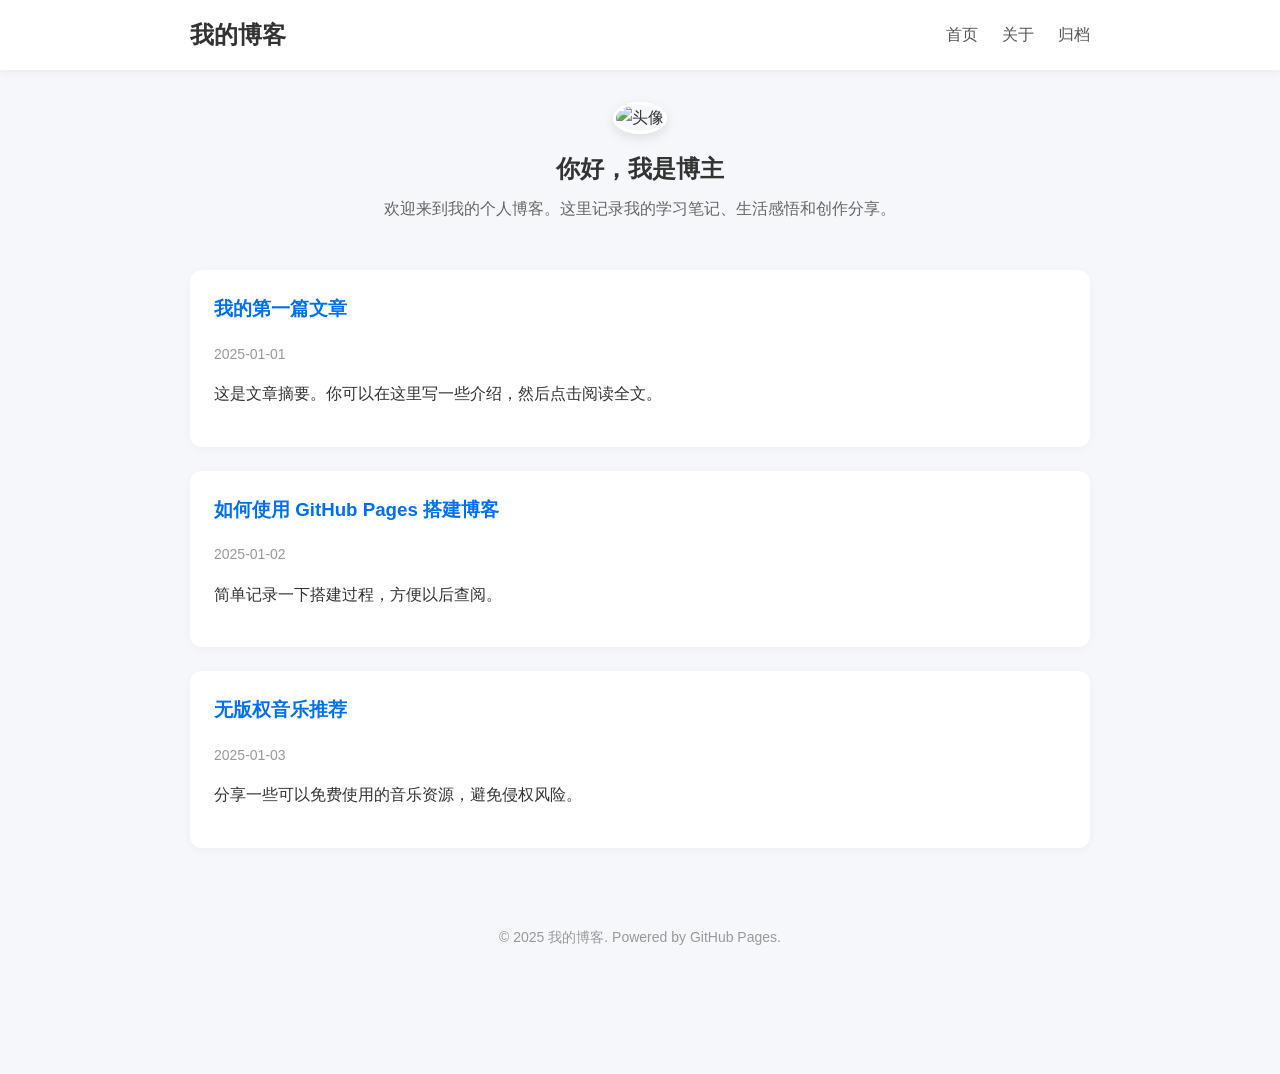
==== index.html @ 58c095e2 "Add files via upload" ====
<!DOCTYPE html>
<html lang="zh-CN">
<head>
<meta charset="UTF-8">
<meta name="viewport" content="width=device-width, initial-scale=1.0">
<title>我的个人博客</title>
<!-- 引入 APlayer 样式 -->
<link rel="stylesheet" href="https://cdn.jsdelivr.net/npm/aplayer/dist/APlayer.min.css">
<style>
  /* 全局样式 */
  body {
    margin: 0;
    font-family: -apple-system, BlinkMacSystemFont, "Segoe UI", Roboto, Helvetica, Arial, sans-serif;
    background: #f5f7fa;
    color: #333;
    line-height: 1.6;
    padding-bottom: 80px; /* 为底部播放器留出空间 */
  }
  header {
    background: #fff;
    box-shadow: 0 2px 8px rgba(0,0,0,0.05);
    padding: 1rem 2rem;
    position: sticky;
    top: 0;
    z-index: 100;
  }
  nav {
    display: flex;
    justify-content: space-between;
    align-items: center;
    max-width: 900px;
    margin: 0 auto;
  }
  nav h1 {
    font-size: 1.5rem;
    margin: 0;
  }
  nav ul {
    list-style: none;
    display: flex;
    gap: 1.5rem;
    margin: 0;
    padding: 0;
  }
  nav a {
    text-decoration: none;
    color: #555;
    font-weight: 500;
  }
  nav a:hover {
    color: #0070f3;
  }
  main {
    max-width: 900px;
    margin: 2rem auto;
    padding: 0 1rem;
  }
  .profile {
    text-align: center;
    margin-bottom: 3rem;
  }
  .profile img {
    width: 120px;
    height: 120px;
    border-radius: 50%;
    object-fit: cover;
    border: 3px solid #fff;
    box-shadow: 0 4px 12px rgba(0,0,0,0.1);
  }
  .profile h2 {
    margin: 1rem 0 0.5rem;
  }
  .profile p {
    color: #666;
    max-width: 600px;
    margin: 0 auto;
  }
  .posts {
    display: grid;
    gap: 1.5rem;
  }
  .post-card {
    background: #fff;
    border-radius: 12px;
    padding: 1.5rem;
    box-shadow: 0 2px 8px rgba(0,0,0,0.04);
    transition: transform 0.2s, box-shadow 0.2s;
  }
  .post-card:hover {
    transform: translateY(-2px);
    box-shadow: 0 6px 16px rgba(0,0,0,0.08);
  }
  .post-card h3 {
    margin-top: 0;
    color: #0070f3;
  }
  .post-card .date {
    font-size: 0.875rem;
    color: #999;
    margin-bottom: 0.5rem;
  }
  footer {
    text-align: center;
    padding: 2rem;
    color: #999;
    font-size: 0.875rem;
  }
</style>
</head>
<body>

<header>
  <nav>
    <h1>我的博客</h1>
    <ul>
      <li><a href="#">首页</a></li>
      <li><a href="#">关于</a></li>
      <li><a href="#">归档</a></li>
    </ul>
  </nav>
</header>

<main>
  <section class="profile">
    <!-- 替换为你自己的头像图片地址，或使用本地图片 -->
    <img src="https://via.placeholder.com/120" alt="头像">
    <h2>你好，我是博主</h2>
    <p>欢迎来到我的个人博客。这里记录我的学习笔记、生活感悟和创作分享。</p>
  </section>

  <section class="posts">
    <article class="post-card">
      <h3>我的第一篇文章</h3>
      <div class="date">2025-01-01</div>
      <p>这是文章摘要。你可以在这里写一些介绍，然后点击阅读全文。</p>
    </article>
    <article class="post-card">
      <h3>如何使用 GitHub Pages 搭建博客</h3>
      <div class="date">2025-01-02</div>
      <p>简单记录一下搭建过程，方便以后查阅。</p>
    </article>
    <article class="post-card">
      <h3>无版权音乐推荐</h3>
      <div class="date">2025-01-03</div>
      <p>分享一些可以免费使用的音乐资源，避免侵权风险。</p>
    </article>
  </section>
</main>

<footer>
  <p>© 2025 我的博客. Powered by GitHub Pages.</p>
</footer>

<!-- 音乐播放器容器 -->
<div id="aplayer"></div>

<!-- 引入 APlayer 脚本 -->
<script src="https://cdn.jsdelivr.net/npm/aplayer/dist/APlayer.min.js"></script>
<script>
  // 初始化 APlayer
  const ap = new APlayer({
    element: document.getElementById('aplayer'),
    fixed: true,       // 固定在底部
    mini: true,        // 迷你模式，点击可展开歌单
    autoplay: false,   // 不自动播放（浏览器会阻止自动播放声音）
    theme: '#0070f3',  // 主题色
    loop: 'all',       // 循环模式：all, one, none
    order: 'list',     // 播放顺序：list, random
    preload: 'auto',
    volume: 0.7,
    mutex: true,       // 互斥，防止多个播放器同时播放
    listFolded: false, // 歌单是否折叠
    listMaxHeight: 300, // 歌单最大高度
    music: [
      {
        title: '示例歌曲 1',
        author: '艺术家 1',
        url: 'music/song1.mp3',   // 替换为你的音乐文件路径
        pic: 'music/cover1.jpg',  // 替换为封面图片路径
        lrc: ''                   // 可选，歌词文件路径
      },
      {
        title: '示例歌曲 2',
        author: '艺术家 2',
        url: 'music/song2.mp3',
        pic: 'music/cover2.jpg',
        lrc: ''
      }
      // 可以继续添加更多歌曲，格式相同
    ]
  });
</script>

</body>
</html>
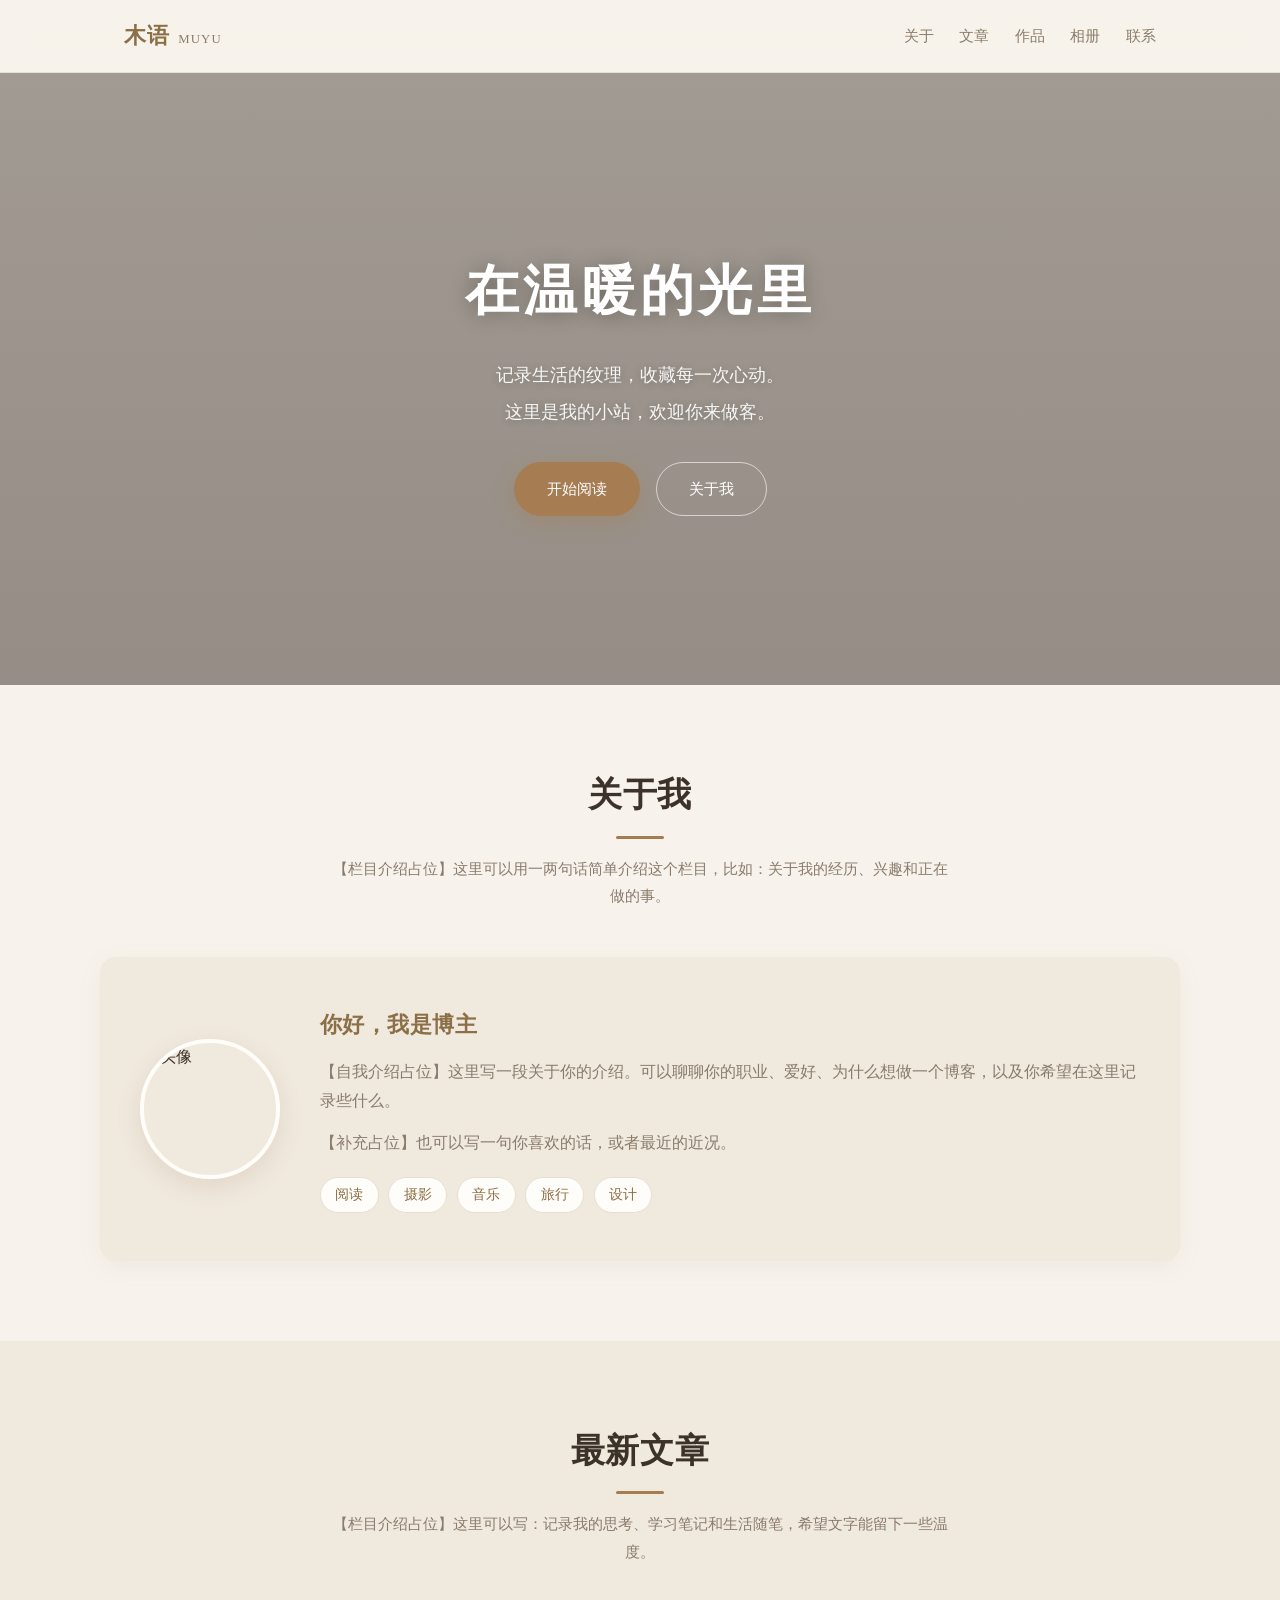
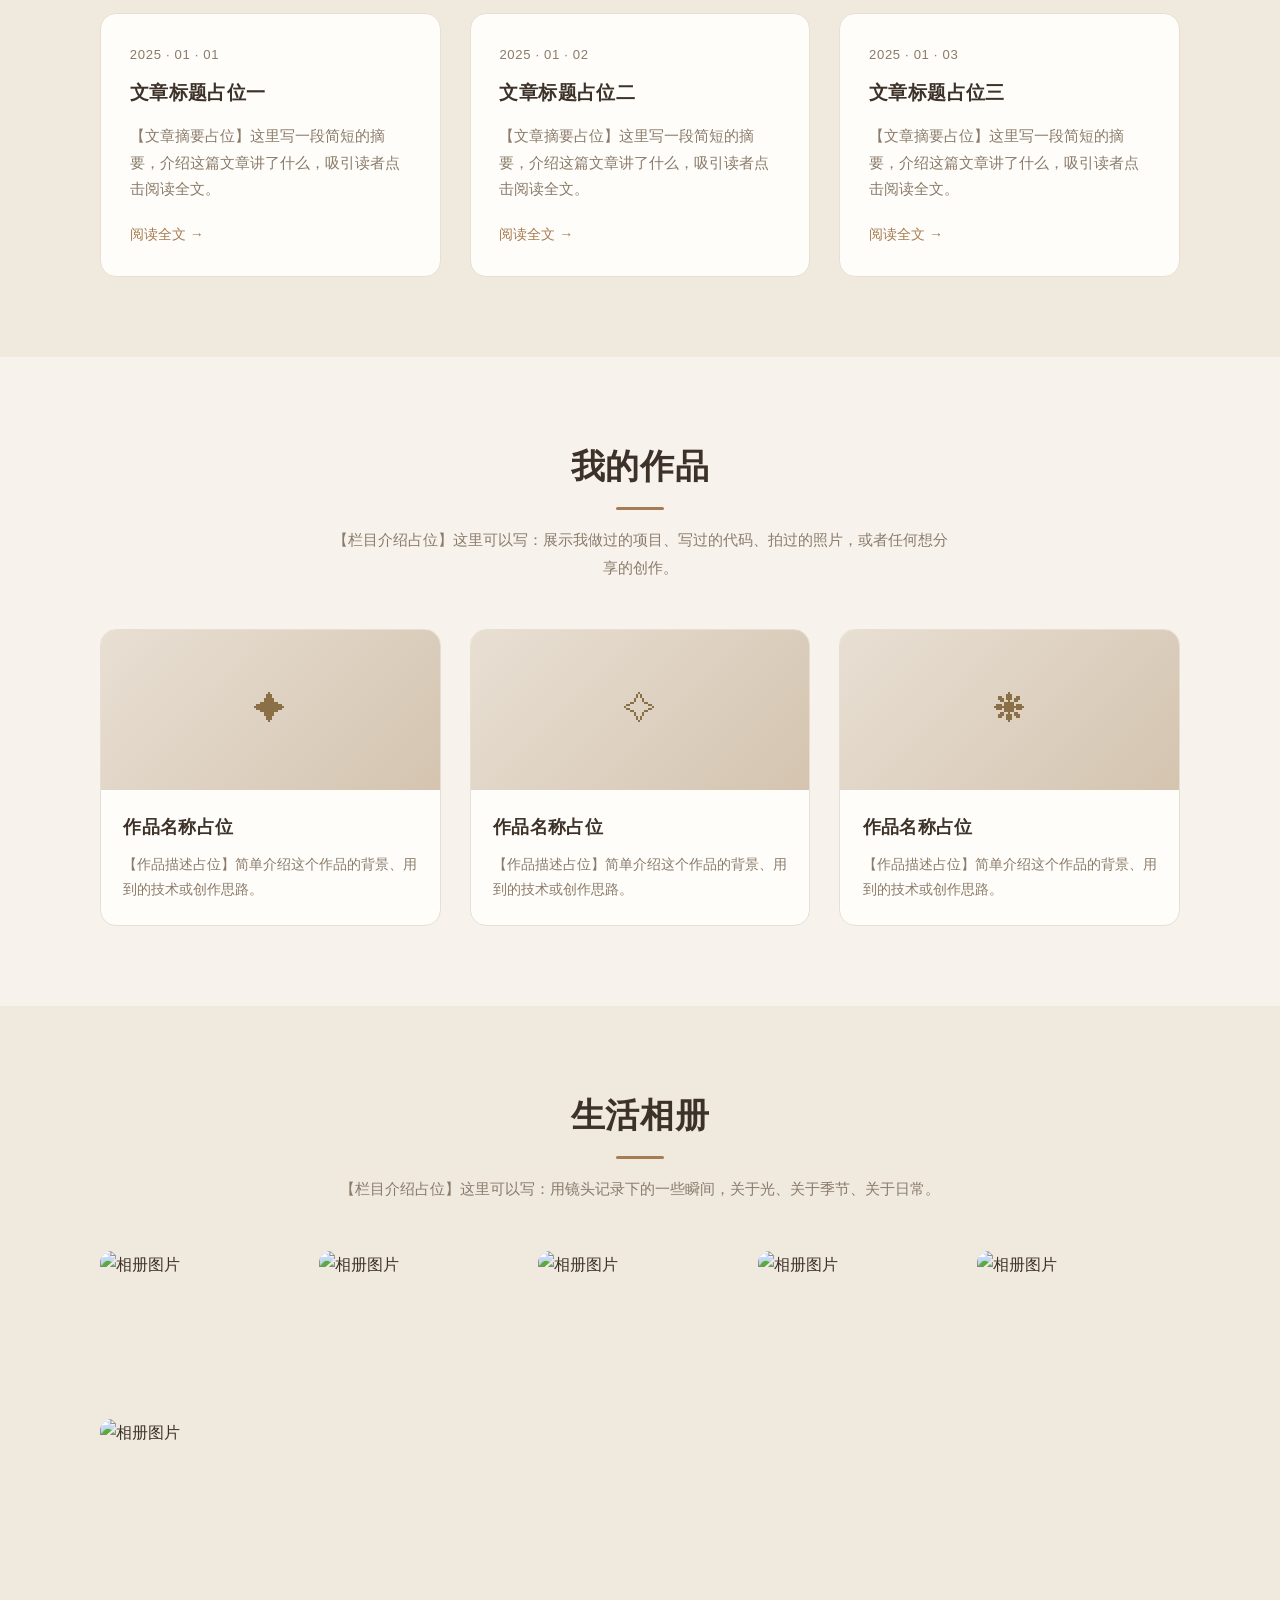
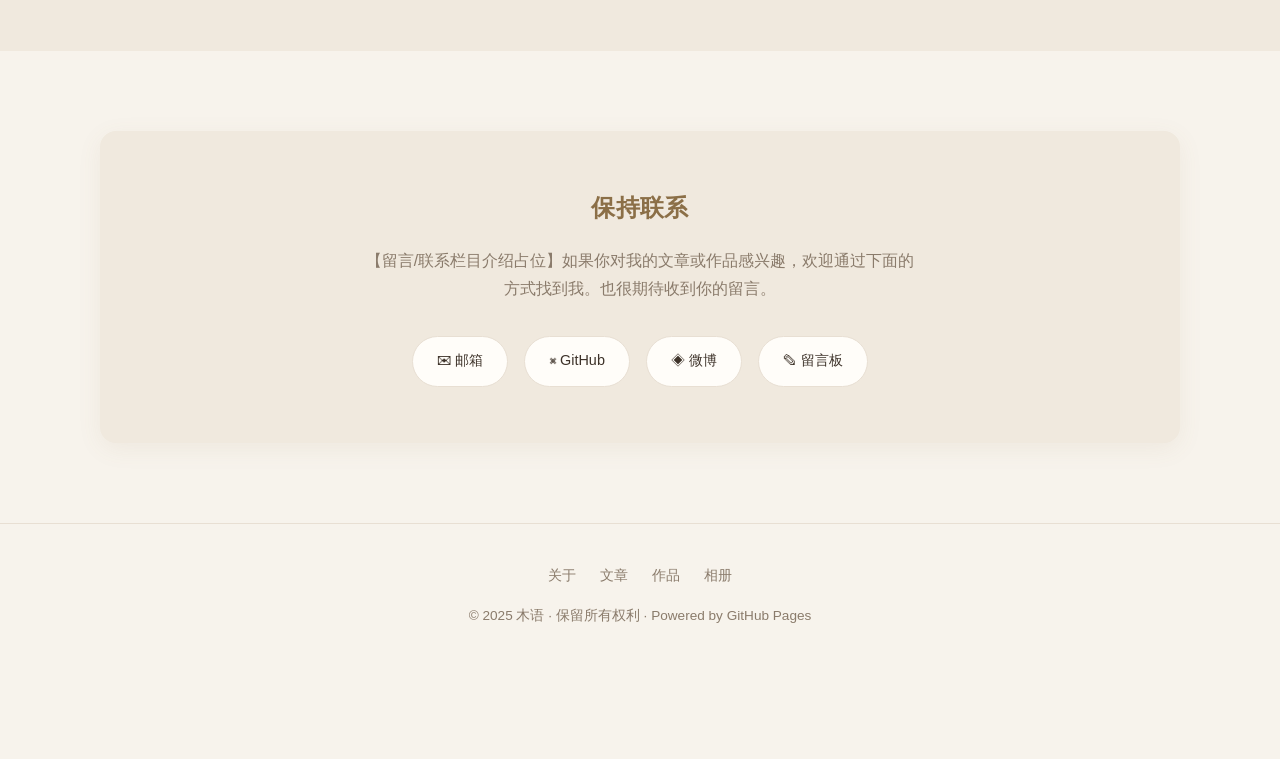
==== commit df6fa00b: "Refactor index.html for personal blog layou Updated the HTML structure and styles for a personal blo" ====
--- a/index.html
+++ b/index.html
@@ -3,193 +3,735 @@
 <head>
 <meta charset="UTF-8">
 <meta name="viewport" content="width=device-width, initial-scale=1.0">
-<title>我的个人博客</title>
+<title>木语 · 个人博客</title>
 <!-- 引入 APlayer 样式 -->
 <link rel="stylesheet" href="https://cdn.jsdelivr.net/npm/aplayer/dist/APlayer.min.css">
 <style>
-  /* 全局样式 */
+  /* ============================================================
+     配色变量 —— 想换整体色调，改这里就行
+     ============================================================ */
+  :root {
+    --bg:          #f7f3ec;      /* 页面底色：暖米白 */
+    --bg-card:     #fffdf9;      /* 卡片底色：奶油白 */
+    --bg-soft:     #f0e9de;      /* 柔和区块底色 */
+    --text:        #3d3229;      /* 主文字：深木棕 */
+    --text-light:  #8a7b6b;      /* 次要文字：灰木色 */
+    --accent:      #a67c52;      /* 强调色：原木棕 */
+    --accent-dark: #8b6f47;      /* 强调色深 */
+    --border:      #e8dfd3;      /* 边框：浅木色 */
+    --shadow:      0 6px 24px rgba(139, 111, 71, 0.08);
+    --radius:      16px;
+  }
+
+  /* ============================================================
+     基础重置
+     ============================================================ */
+  * { margin: 0; padding: 0; box-sizing: border-box; }
+
+  html { scroll-behavior: smooth; }
+
   body {
-    margin: 0;
-    font-family: -apple-system, BlinkMacSystemFont, "Segoe UI", Roboto, Helvetica, Arial, sans-serif;
-    background: #f5f7fa;
-    color: #333;
-    line-height: 1.6;
-    padding-bottom: 80px; /* 为底部播放器留出空间 */
-  }
+    font-family: -apple-system, BlinkMacSystemFont, "PingFang SC",
+                 "Hiragino Sans GB", "Microsoft YaHei", sans-serif;
+    background: var(--bg);
+    color: var(--text);
+    line-height: 1.8;
+    padding-bottom: 90px; /* 给底部播放器留空间 */
+    -webkit-font-smoothing: antialiased;
+  }
+
+  /* 标题用衬线字体，更有木质的温润感 */
+  h1, h2, h3, .serif {
+    font-family: Georgia, "Noto Serif SC", "Songti SC", "SimSun", serif;
+    font-weight: 600;
+    letter-spacing: 0.02em;
+  }
+
+  a { color: inherit; text-decoration: none; }
+  img { max-width: 100%; display: block; }
+
+  /* ============================================================
+     顶部导航
+     ============================================================ */
   header {
-    background: #fff;
-    box-shadow: 0 2px 8px rgba(0,0,0,0.05);
-    padding: 1rem 2rem;
     position: sticky;
     top: 0;
     z-index: 100;
-  }
+    background: rgba(247, 243, 236, 0.85);
+    backdrop-filter: blur(12px);
+    -webkit-backdrop-filter: blur(12px);
+    border-bottom: 1px solid var(--border);
+  }
+
   nav {
-    display: flex;
+    max-width: 1080px;
+    margin: 0 auto;
+    padding: 1rem 1.5rem;
+    display: flex;
+    align-items: center;
     justify-content: space-between;
-    align-items: center;
-    max-width: 900px;
-    margin: 0 auto;
-  }
-  nav h1 {
-    font-size: 1.5rem;
-    margin: 0;
-  }
+    flex-wrap: wrap;
+    gap: 0.8rem;
+  }
+
+  .logo {
+    font-family: Georgia, "Noto Serif SC", serif;
+    font-size: 1.4rem;
+    font-weight: 700;
+    color: var(--accent-dark);
+    letter-spacing: 0.05em;
+  }
+
+  .logo span { color: var(--text-light); font-size: 0.8rem; font-weight: 400; margin-left: 0.5rem; }
+
   nav ul {
     list-style: none;
     display: flex;
-    gap: 1.5rem;
-    margin: 0;
-    padding: 0;
-  }
-  nav a {
-    text-decoration: none;
-    color: #555;
-    font-weight: 500;
-  }
-  nav a:hover {
-    color: #0070f3;
-  }
-  main {
-    max-width: 900px;
-    margin: 2rem auto;
-    padding: 0 1rem;
-  }
-  .profile {
+    gap: 1.6rem;
+    flex-wrap: wrap;
+  }
+
+  nav ul a {
+    font-size: 0.95rem;
+    color: var(--text-light);
+    transition: color 0.25s;
+    position: relative;
+  }
+
+  nav ul a::after {
+    content: "";
+    position: absolute;
+    left: 0; bottom: -4px;
+    width: 0; height: 2px;
+    background: var(--accent);
+    transition: width 0.25s;
+  }
+
+  nav ul a:hover { color: var(--accent-dark); }
+  nav ul a:hover::after { width: 100%; }
+
+  /* ============================================================
+     首屏 Hero —— 背景图在这里替换
+     ============================================================ */
+  .hero {
+    position: relative;
+    min-height: 68vh;
+    display: flex;
+    align-items: center;
+    justify-content: center;
     text-align: center;
-    margin-bottom: 3rem;
-  }
-  .profile img {
-    width: 120px;
-    height: 120px;
+    padding: 4rem 1.5rem;
+    /* ↓↓↓ 替换背景图：把 url() 里的地址换成你自己的图片即可 ↓↓↓ */
+    background-image:
+      linear-gradient(rgba(61, 50, 41, 0.45), rgba(61, 50, 41, 0.55)),
+      url("https://images.unsplash.com/photo-1519710164239-da123dc03ef4?auto=format&fit=crop&w=1600&q=80");
+    background-size: cover;
+    background-position: center;
+    background-attachment: fixed;
+  }
+
+  .hero-inner { max-width: 720px; color: #fff; }
+
+  .hero h1 {
+    font-size: clamp(2.2rem, 5vw, 3.4rem);
+    margin-bottom: 1rem;
+    letter-spacing: 0.08em;
+    text-shadow: 0 2px 20px rgba(0,0,0,0.3);
+  }
+
+  .hero p {
+    font-size: clamp(1rem, 2vw, 1.15rem);
+    opacity: 0.92;
+    margin-bottom: 2rem;
+    line-height: 2;
+    text-shadow: 0 1px 10px rgba(0,0,0,0.3);
+  }
+
+  .hero-btns { display: flex; gap: 1rem; justify-content: center; flex-wrap: wrap; }
+
+  .btn {
+    display: inline-block;
+    padding: 0.75rem 2rem;
+    border-radius: 999px;
+    font-size: 0.95rem;
+    transition: all 0.3s;
+    border: 1px solid transparent;
+  }
+
+  .btn-primary {
+    background: var(--accent);
+    color: #fff;
+    box-shadow: 0 6px 20px rgba(166, 124, 82, 0.4);
+  }
+
+  .btn-primary:hover {
+    background: var(--accent-dark);
+    transform: translateY(-2px);
+    box-shadow: 0 10px 28px rgba(166, 124, 82, 0.5);
+  }
+
+  .btn-ghost {
+    border-color: rgba(255,255,255,0.6);
+    color: #fff;
+  }
+
+  .btn-ghost:hover {
+    background: rgba(255,255,255,0.15);
+    border-color: #fff;
+    transform: translateY(-2px);
+  }
+
+  /* ============================================================
+     通用区块
+     ============================================================ */
+  section { padding: 5rem 1.5rem; }
+
+  .container { max-width: 1080px; margin: 0 auto; }
+
+  .section-head { text-align: center; margin-bottom: 3rem; }
+
+  .section-head h2 {
+    font-size: clamp(1.6rem, 3vw, 2.1rem);
+    color: var(--text);
+    display: inline-block;
+    position: relative;
+    padding-bottom: 0.8rem;
+  }
+
+  .section-head h2::after {
+    content: "";
+    position: absolute;
+    left: 50%; bottom: 0;
+    transform: translateX(-50%);
+    width: 48px; height: 3px;
+    background: var(--accent);
+    border-radius: 3px;
+  }
+
+  .section-head p {
+    color: var(--text-light);
+    font-size: 0.95rem;
+    margin-top: 1rem;
+    max-width: 620px;
+    margin-left: auto;
+    margin-right: auto;
+  }
+
+  /* ============================================================
+     关于我
+     ============================================================ */
+  .about {
+    background: var(--bg-soft);
+    border-radius: var(--radius);
+    padding: 3rem 2.5rem;
+    display: flex;
+    align-items: center;
+    gap: 2.5rem;
+    flex-wrap: wrap;
+    box-shadow: var(--shadow);
+  }
+
+  .about-avatar {
+    flex-shrink: 0;
+    width: 140px; height: 140px;
     border-radius: 50%;
     object-fit: cover;
-    border: 3px solid #fff;
-    box-shadow: 0 4px 12px rgba(0,0,0,0.1);
-  }
-  .profile h2 {
-    margin: 1rem 0 0.5rem;
-  }
-  .profile p {
-    color: #666;
-    max-width: 600px;
-    margin: 0 auto;
-  }
-  .posts {
+    border: 4px solid var(--bg-card);
+    box-shadow: 0 8px 24px rgba(139, 111, 71, 0.15);
+  }
+
+  .about-text { flex: 1; min-width: 260px; }
+
+  .about-text h3 {
+    font-size: 1.4rem;
+    margin-bottom: 0.8rem;
+    color: var(--accent-dark);
+  }
+
+  .about-text p {
+    color: var(--text-light);
+    margin-bottom: 0.8rem;
+  }
+
+  .about-tags {
+    display: flex;
+    flex-wrap: wrap;
+    gap: 0.6rem;
+    margin-top: 1.2rem;
+  }
+
+  .tag {
+    display: inline-block;
+    padding: 0.3rem 0.9rem;
+    background: var(--bg-card);
+    border: 1px solid var(--border);
+    border-radius: 999px;
+    font-size: 0.85rem;
+    color: var(--accent-dark);
+  }
+
+  /* ============================================================
+     文章卡片
+     ============================================================ */
+  .posts-grid {
     display: grid;
-    gap: 1.5rem;
-  }
+    grid-template-columns: repeat(auto-fit, minmax(280px, 1fr));
+    gap: 1.8rem;
+  }
+
   .post-card {
-    background: #fff;
+    background: var(--bg-card);
+    border: 1px solid var(--border);
+    border-radius: var(--radius);
+    padding: 1.8rem;
+    transition: transform 0.3s, box-shadow 0.3s;
+    display: flex;
+    flex-direction: column;
+  }
+
+  .post-card:hover {
+    transform: translateY(-4px);
+    box-shadow: 0 12px 32px rgba(139, 111, 71, 0.12);
+  }
+
+  .post-card .date {
+    font-size: 0.82rem;
+    color: var(--text-light);
+    letter-spacing: 0.05em;
+    margin-bottom: 0.6rem;
+  }
+
+  .post-card h3 {
+    font-size: 1.2rem;
+    margin-bottom: 0.8rem;
+    color: var(--text);
+    transition: color 0.25s;
+  }
+
+  .post-card:hover h3 { color: var(--accent-dark); }
+
+  .post-card p {
+    color: var(--text-light);
+    font-size: 0.92rem;
+    flex: 1;
+    margin-bottom: 1.2rem;
+  }
+
+  .post-card .read-more {
+    font-size: 0.88rem;
+    color: var(--accent);
+    font-weight: 500;
+    transition: gap 0.25s;
+  }
+
+  .post-card .read-more:hover { color: var(--accent-dark); }
+
+  /* ============================================================
+     作品 / 项目
+     ============================================================ */
+  .works-grid {
+    display: grid;
+    grid-template-columns: repeat(auto-fit, minmax(240px, 1fr));
+    gap: 1.8rem;
+  }
+
+  .work-card {
+    background: var(--bg-card);
+    border: 1px solid var(--border);
+    border-radius: var(--radius);
+    overflow: hidden;
+    transition: transform 0.3s, box-shadow 0.3s;
+  }
+
+  .work-card:hover {
+    transform: translateY(-4px);
+    box-shadow: 0 12px 32px rgba(139, 111, 71, 0.12);
+  }
+
+  .work-thumb {
+    height: 160px;
+    background: linear-gradient(135deg, #e8dfd3, #d4c4b0);
+    display: flex;
+    align-items: center;
+    justify-content: center;
+    color: var(--accent-dark);
+    font-size: 2rem;
+    overflow: hidden;
+  }
+
+  .work-thumb img { width: 100%; height: 100%; object-fit: cover; }
+
+  .work-body { padding: 1.4rem; }
+
+  .work-body h3 {
+    font-size: 1.1rem;
+    margin-bottom: 0.5rem;
+    color: var(--text);
+  }
+
+  .work-body p {
+    font-size: 0.88rem;
+    color: var(--text-light);
+  }
+
+  /* ============================================================
+     相册
+     ============================================================ */
+  .gallery {
+    display: grid;
+    grid-template-columns: repeat(auto-fit, minmax(200px, 1fr));
+    gap: 1rem;
+  }
+
+  .gallery-item {
+    position: relative;
     border-radius: 12px;
-    padding: 1.5rem;
-    box-shadow: 0 2px 8px rgba(0,0,0,0.04);
-    transition: transform 0.2s, box-shadow 0.2s;
-  }
-  .post-card:hover {
+    overflow: hidden;
+    aspect-ratio: 4 / 3;
+    background: var(--bg-soft);
+    cursor: pointer;
+  }
+
+  .gallery-item img {
+    width: 100%; height: 100%;
+    object-fit: cover;
+    transition: transform 0.5s;
+  }
+
+  .gallery-item:hover img { transform: scale(1.06); }
+
+  .gallery-item .overlay {
+    position: absolute;
+    inset: 0;
+    background: linear-gradient(transparent 50%, rgba(61,50,41,0.7));
+    display: flex;
+    align-items: flex-end;
+    padding: 1rem;
+    color: #fff;
+    font-size: 0.88rem;
+    opacity: 0;
+    transition: opacity 0.3s;
+  }
+
+  .gallery-item:hover .overlay { opacity: 1; }
+
+  /* ============================================================
+     留言 / 联系
+     ============================================================ */
+  .contact {
+    background: var(--bg-soft);
+    border-radius: var(--radius);
+    padding: 3.5rem 2.5rem;
+    text-align: center;
+    box-shadow: var(--shadow);
+  }
+
+  .contact h3 {
+    font-size: 1.5rem;
+    margin-bottom: 1rem;
+    color: var(--accent-dark);
+  }
+
+  .contact > p {
+    color: var(--text-light);
+    max-width: 560px;
+    margin: 0 auto 2rem;
+  }
+
+  .contact-links {
+    display: flex;
+    justify-content: center;
+    gap: 1rem;
+    flex-wrap: wrap;
+  }
+
+  .contact-links a {
+    display: inline-flex;
+    align-items: center;
+    gap: 0.5rem;
+    padding: 0.7rem 1.5rem;
+    background: var(--bg-card);
+    border: 1px solid var(--border);
+    border-radius: 999px;
+    font-size: 0.9rem;
+    color: var(--text);
+    transition: all 0.25s;
+  }
+
+  .contact-links a:hover {
+    border-color: var(--accent);
+    color: var(--accent-dark);
     transform: translateY(-2px);
-    box-shadow: 0 6px 16px rgba(0,0,0,0.08);
-  }
-  .post-card h3 {
-    margin-top: 0;
-    color: #0070f3;
-  }
-  .post-card .date {
-    font-size: 0.875rem;
-    color: #999;
-    margin-bottom: 0.5rem;
-  }
+    box-shadow: 0 6px 18px rgba(139, 111, 71, 0.12);
+  }
+
+  /* ============================================================
+     页脚
+     ============================================================ */
   footer {
     text-align: center;
-    padding: 2rem;
-    color: #999;
-    font-size: 0.875rem;
+    padding: 2.5rem 1.5rem;
+    border-top: 1px solid var(--border);
+    color: var(--text-light);
+    font-size: 0.85rem;
+  }
+
+  footer .footer-links {
+    display: flex;
+    justify-content: center;
+    gap: 1.5rem;
+    margin-bottom: 1rem;
+    flex-wrap: wrap;
+  }
+
+  footer a:hover { color: var(--accent-dark); }
+
+  /* ============================================================
+     响应式
+     ============================================================ */
+  @media (max-width: 640px) {
+    nav { justify-content: center; }
+    nav ul { gap: 1rem; font-size: 0.9rem; }
+    section { padding: 3.5rem 1.2rem; }
+    .about { padding: 2rem 1.5rem; gap: 1.5rem; justify-content: center; text-align: center; }
+    .about-tags { justify-content: center; }
+    .hero { background-attachment: scroll; }
   }
 </style>
 </head>
 <body>
 
+<!-- ==================== 顶部导航 ==================== -->
 <header>
   <nav>
-    <h1>我的博客</h1>
+    <div class="logo">木语<span>MUYU</span></div>
     <ul>
-      <li><a href="#">首页</a></li>
-      <li><a href="#">关于</a></li>
-      <li><a href="#">归档</a></li>
+      <li><a href="#about">关于</a></li>
+      <li><a href="#posts">文章</a></li>
+      <li><a href="#works">作品</a></li>
+      <li><a href="#gallery">相册</a></li>
+      <li><a href="#contact">联系</a></li>
     </ul>
   </nav>
 </header>
 
-<main>
-  <section class="profile">
-    <!-- 替换为你自己的头像图片地址，或使用本地图片 -->
-    <img src="https://via.placeholder.com/120" alt="头像">
-    <h2>你好，我是博主</h2>
-    <p>欢迎来到我的个人博客。这里记录我的学习笔记、生活感悟和创作分享。</p>
-  </section>
-
-  <section class="posts">
-    <article class="post-card">
-      <h3>我的第一篇文章</h3>
-      <div class="date">2025-01-01</div>
-      <p>这是文章摘要。你可以在这里写一些介绍，然后点击阅读全文。</p>
-    </article>
-    <article class="post-card">
-      <h3>如何使用 GitHub Pages 搭建博客</h3>
-      <div class="date">2025-01-02</div>
-      <p>简单记录一下搭建过程，方便以后查阅。</p>
-    </article>
-    <article class="post-card">
-      <h3>无版权音乐推荐</h3>
-      <div class="date">2025-01-03</div>
-      <p>分享一些可以免费使用的音乐资源，避免侵权风险。</p>
-    </article>
-  </section>
-</main>
-
+<!-- ==================== 首屏 Hero ==================== -->
+<section class="hero">
+  <div class="hero-inner">
+    <h1>在温暖的光里</h1>
+    <p>记录生活的纹理，收藏每一次心动。<br>这里是我的小站，欢迎你来做客。</p>
+    <div class="hero-btns">
+      <a href="#posts" class="btn btn-primary">开始阅读</a>
+      <a href="#about" class="btn btn-ghost">关于我</a>
+    </div>
+  </div>
+</section>
+
+<!-- ==================== 关于我 ==================== -->
+<section id="about">
+  <div class="container">
+    <div class="section-head">
+      <h2>关于我</h2>
+      <p>【栏目介绍占位】这里可以用一两句话简单介绍这个栏目，比如：关于我的经历、兴趣和正在做的事。</p>
+    </div>
+
+    <div class="about">
+      <!-- 替换头像：把 src 换成你自己的图片地址 -->
+      <img class="about-avatar"
+           src="https://images.unsplash.com/photo-1494790108377-be9c29b29330?auto=format&fit=crop&w=300&q=80"
+           alt="头像">
+      <div class="about-text">
+        <h3>你好，我是博主</h3>
+        <p>【自我介绍占位】这里写一段关于你的介绍。可以聊聊你的职业、爱好、为什么想做一个博客，以及你希望在这里记录些什么。</p>
+        <p>【补充占位】也可以写一句你喜欢的话，或者最近的近况。</p>
+        <div class="about-tags">
+          <span class="tag">阅读</span>
+          <span class="tag">摄影</span>
+          <span class="tag">音乐</span>
+          <span class="tag">旅行</span>
+          <span class="tag">设计</span>
+        </div>
+      </div>
+    </div>
+  </div>
+</section>
+
+<!-- ==================== 文章 ==================== -->
+<section id="posts" style="background: var(--bg-soft);">
+  <div class="container">
+    <div class="section-head">
+      <h2>最新文章</h2>
+      <p>【栏目介绍占位】这里可以写：记录我的思考、学习笔记和生活随笔，希望文字能留下一些温度。</p>
+    </div>
+
+    <div class="posts-grid">
+      <article class="post-card">
+        <div class="date">2025 · 01 · 01</div>
+        <h3>文章标题占位一</h3>
+        <p>【文章摘要占位】这里写一段简短的摘要，介绍这篇文章讲了什么，吸引读者点击阅读全文。</p>
+        <a href="#" class="read-more">阅读全文 →</a>
+      </article>
+
+      <article class="post-card">
+        <div class="date">2025 · 01 · 02</div>
+        <h3>文章标题占位二</h3>
+        <p>【文章摘要占位】这里写一段简短的摘要，介绍这篇文章讲了什么，吸引读者点击阅读全文。</p>
+        <a href="#" class="read-more">阅读全文 →</a>
+      </article>
+
+      <article class="post-card">
+        <div class="date">2025 · 01 · 03</div>
+        <h3>文章标题占位三</h3>
+        <p>【文章摘要占位】这里写一段简短的摘要，介绍这篇文章讲了什么，吸引读者点击阅读全文。</p>
+        <a href="#" class="read-more">阅读全文 →</a>
+      </article>
+    </div>
+  </div>
+</section>
+
+<!-- ==================== 作品 ==================== -->
+<section id="works">
+  <div class="container">
+    <div class="section-head">
+      <h2>我的作品</h2>
+      <p>【栏目介绍占位】这里可以写：展示我做过的项目、写过的代码、拍过的照片，或者任何想分享的创作。</p>
+    </div>
+
+    <div class="works-grid">
+      <div class="work-card">
+        <div class="work-thumb">✦</div>
+        <div class="work-body">
+          <h3>作品名称占位</h3>
+          <p>【作品描述占位】简单介绍这个作品的背景、用到的技术或创作思路。</p>
+        </div>
+      </div>
+
+      <div class="work-card">
+        <div class="work-thumb">✧</div>
+        <div class="work-body">
+          <h3>作品名称占位</h3>
+          <p>【作品描述占位】简单介绍这个作品的背景、用到的技术或创作思路。</p>
+        </div>
+      </div>
+
+      <div class="work-card">
+        <div class="work-thumb">❋</div>
+        <div class="work-body">
+          <h3>作品名称占位</h3>
+          <p>【作品描述占位】简单介绍这个作品的背景、用到的技术或创作思路。</p>
+        </div>
+      </div>
+    </div>
+  </div>
+</section>
+
+<!-- ==================== 相册 ==================== -->
+<section id="gallery" style="background: var(--bg-soft);">
+  <div class="container">
+    <div class="section-head">
+      <h2>生活相册</h2>
+      <p>【栏目介绍占位】这里可以写：用镜头记录下的一些瞬间，关于光、关于季节、关于日常。</p>
+    </div>
+
+    <div class="gallery">
+      <!-- 替换图片：把 src 换成你自己的图片地址即可 -->
+      <div class="gallery-item">
+        <img src="https://images.unsplash.com/photo-1441974231531-c6227db76b6e?auto=format&fit=crop&w=600&q=80" alt="相册图片">
+        <div class="overlay">照片说明占位</div>
+      </div>
+      <div class="gallery-item">
+        <img src="https://images.unsplash.com/photo-1470071459604-3b5ec3a7fe05?auto=format&fit=crop&w=600&q=80" alt="相册图片">
+        <div class="overlay">照片说明占位</div>
+      </div>
+      <div class="gallery-item">
+        <img src="https://images.unsplash.com/photo-1500534314209-a25ddb2bd429?auto=format&fit=crop&w=600&q=80" alt="相册图片">
+        <div class="overlay">照片说明占位</div>
+      </div>
+      <div class="gallery-item">
+        <img src="https://images.unsplash.com/photo-1501785888041-af3ef285b470?auto=format&fit=crop&w=600&q=80" alt="相册图片">
+        <div class="overlay">照片说明占位</div>
+      </div>
+      <div class="gallery-item">
+        <img src="https://images.unsplash.com/photo-1472214103451-9374bd1c798e?auto=format&fit=crop&w=600&q=80" alt="相册图片">
+        <div class="overlay">照片说明占位</div>
+      </div>
+      <div class="gallery-item">
+        <img src="https://images.unsplash.com/photo-1506744038136-46273834b3fb?auto=format&fit=crop&w=600&q=80" alt="相册图片">
+        <div class="overlay">照片说明占位</div>
+      </div>
+    </div>
+  </div>
+</section>
+
+<!-- ==================== 联系 / 留言 ==================== -->
+<section id="contact">
+  <div class="container">
+    <div class="contact">
+      <h3>保持联系</h3>
+      <p>【留言/联系栏目介绍占位】如果你对我的文章或作品感兴趣，欢迎通过下面的方式找到我。也很期待收到你的留言。</p>
+      <div class="contact-links">
+        <a href="mailto:your@email.com">✉ 邮箱</a>
+        <a href="https://github.com/" target="_blank" rel="noopener">⌘ GitHub</a>
+        <a href="#" target="_blank" rel="noopener">◈ 微博</a>
+        <a href="#" target="_blank" rel="noopener">✎ 留言板</a>
+      </div>
+    </div>
+  </div>
+</section>
+
+<!-- ==================== 页脚 ==================== -->
 <footer>
-  <p>© 2025 我的博客. Powered by GitHub Pages.</p>
+  <div class="footer-links">
+    <a href="#about">关于</a>
+    <a href="#posts">文章</a>
+    <a href="#works">作品</a>
+    <a href="#gallery">相册</a>
+  </div>
+  <p>© 2025 木语 · 保留所有权利 · Powered by GitHub Pages</p>
 </footer>
 
-<!-- 音乐播放器容器 -->
+<!-- ==================== 音乐播放器 ==================== -->
 <div id="aplayer"></div>
 
-<!-- 引入 APlayer 脚本 -->
 <script src="https://cdn.jsdelivr.net/npm/aplayer/dist/APlayer.min.js"></script>
 <script>
-  // 初始化 APlayer
+  /* ============================================================
+     音乐播放器配置
+     ------------------------------------------------------------
+     把 music 数组里的 url 换成你自己的音乐文件路径（如 music/song1.mp3）
+     请务必使用无版权或已获授权的音乐
+     ============================================================ */
   const ap = new APlayer({
     element: document.getElementById('aplayer'),
-    fixed: true,       // 固定在底部
-    mini: true,        // 迷你模式，点击可展开歌单
-    autoplay: false,   // 不自动播放（浏览器会阻止自动播放声音）
-    theme: '#0070f3',  // 主题色
-    loop: 'all',       // 循环模式：all, one, none
-    order: 'list',     // 播放顺序：list, random
+    fixed: true,          // 固定在页面底部
+    mini: true,           // 迷你模式，点击展开歌单
+    autoplay: false,      // 不自动播放（浏览器会阻止）
+    theme: '#a67c52',     // 主题色：原木棕
+    loop: 'all',          // 循环模式：all / one / none
+    order: 'list',        // 播放顺序：list / random
     preload: 'auto',
     volume: 0.7,
-    mutex: true,       // 互斥，防止多个播放器同时播放
-    listFolded: false, // 歌单是否折叠
-    listMaxHeight: 300, // 歌单最大高度
+    mutex: true,
+    listFolded: false,    // 歌单是否默认折叠
+    listMaxHeight: 280,   // 歌单最大高度
     music: [
       {
-        title: '示例歌曲 1',
-        author: '艺术家 1',
-        url: 'music/song1.mp3',   // 替换为你的音乐文件路径
-        pic: 'music/cover1.jpg',  // 替换为封面图片路径
-        lrc: ''                   // 可选，歌词文件路径
+        title: '示例歌曲一',
+        author: '艺术家',
+        url: 'music/song1.mp3',      // ← 替换为你的音乐路径
+        pic: 'music/cover1.jpg',     // ← 替换为封面图路径
+        lrc: ''                      // 歌词文件（可选）
       },
       {
-        title: '示例歌曲 2',
-        author: '艺术家 2',
+        title: '示例歌曲二',
+        author: '艺术家',
         url: 'music/song2.mp3',
         pic: 'music/cover2.jpg',
         lrc: ''
       }
-      // 可以继续添加更多歌曲，格式相同
     ]
   });
 </script>
 
 </body>
-</html>+</html>
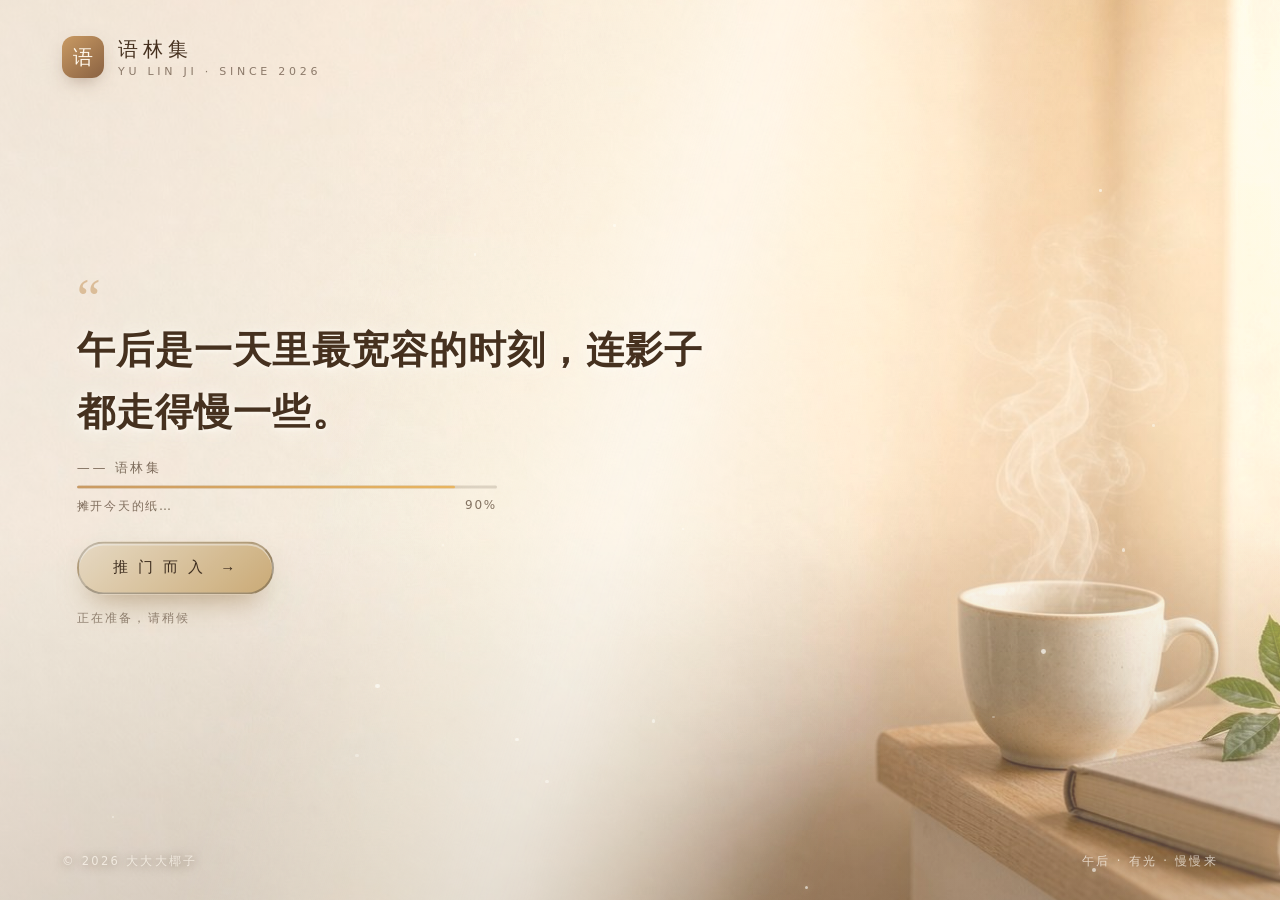
==== commit 66fca110: "add something new new pages updated, created by WorkBuddy" ====
--- a/index.html
+++ b/index.html
@@ -1,737 +1,72 @@
-<!DOCTYPE html>
-<html lang="zh-CN">
-<head>
-<meta charset="UTF-8">
-<meta name="viewport" content="width=device-width, initial-scale=1.0">
-<title>木语 · 个人博客</title>
-<!-- 引入 APlayer 样式 -->
-<link rel="stylesheet" href="https://cdn.jsdelivr.net/npm/aplayer/dist/APlayer.min.css">
-<style>
-  /* ============================================================
-     配色变量 —— 想换整体色调，改这里就行
-     ============================================================ */
-  :root {
-    --bg:          #f7f3ec;      /* 页面底色：暖米白 */
-    --bg-card:     #fffdf9;      /* 卡片底色：奶油白 */
-    --bg-soft:     #f0e9de;      /* 柔和区块底色 */
-    --text:        #3d3229;      /* 主文字：深木棕 */
-    --text-light:  #8a7b6b;      /* 次要文字：灰木色 */
-    --accent:      #a67c52;      /* 强调色：原木棕 */
-    --accent-dark: #8b6f47;      /* 强调色深 */
-    --border:      #e8dfd3;      /* 边框：浅木色 */
-    --shadow:      0 6px 24px rgba(139, 111, 71, 0.08);
-    --radius:      16px;
-  }
-
-  /* ============================================================
-     基础重置
-     ============================================================ */
-  * { margin: 0; padding: 0; box-sizing: border-box; }
-
-  html { scroll-behavior: smooth; }
-
-  body {
-    font-family: -apple-system, BlinkMacSystemFont, "PingFang SC",
-                 "Hiragino Sans GB", "Microsoft YaHei", sans-serif;
-    background: var(--bg);
-    color: var(--text);
-    line-height: 1.8;
-    padding-bottom: 90px; /* 给底部播放器留空间 */
-    -webkit-font-smoothing: antialiased;
-  }
-
-  /* 标题用衬线字体，更有木质的温润感 */
-  h1, h2, h3, .serif {
-    font-family: Georgia, "Noto Serif SC", "Songti SC", "SimSun", serif;
-    font-weight: 600;
-    letter-spacing: 0.02em;
-  }
-
-  a { color: inherit; text-decoration: none; }
-  img { max-width: 100%; display: block; }
-
-  /* ============================================================
-     顶部导航
-     ============================================================ */
-  header {
-    position: sticky;
-    top: 0;
-    z-index: 100;
-    background: rgba(247, 243, 236, 0.85);
-    backdrop-filter: blur(12px);
-    -webkit-backdrop-filter: blur(12px);
-    border-bottom: 1px solid var(--border);
-  }
-
-  nav {
-    max-width: 1080px;
-    margin: 0 auto;
-    padding: 1rem 1.5rem;
-    display: flex;
-    align-items: center;
-    justify-content: space-between;
-    flex-wrap: wrap;
-    gap: 0.8rem;
-  }
-
-  .logo {
-    font-family: Georgia, "Noto Serif SC", serif;
-    font-size: 1.4rem;
-    font-weight: 700;
-    color: var(--accent-dark);
-    letter-spacing: 0.05em;
-  }
-
-  .logo span { color: var(--text-light); font-size: 0.8rem; font-weight: 400; margin-left: 0.5rem; }
-
-  nav ul {
-    list-style: none;
-    display: flex;
-    gap: 1.6rem;
-    flex-wrap: wrap;
-  }
-
-  nav ul a {
-    font-size: 0.95rem;
-    color: var(--text-light);
-    transition: color 0.25s;
-    position: relative;
-  }
-
-  nav ul a::after {
-    content: "";
-    position: absolute;
-    left: 0; bottom: -4px;
-    width: 0; height: 2px;
-    background: var(--accent);
-    transition: width 0.25s;
-  }
-
-  nav ul a:hover { color: var(--accent-dark); }
-  nav ul a:hover::after { width: 100%; }
-
-  /* ============================================================
-     首屏 Hero —— 背景图在这里替换
-     ============================================================ */
-  .hero {
-    position: relative;
-    min-height: 68vh;
-    display: flex;
-    align-items: center;
-    justify-content: center;
-    text-align: center;
-    padding: 4rem 1.5rem;
-    /* ↓↓↓ 替换背景图：把 url() 里的地址换成你自己的图片即可 ↓↓↓ */
-    background-image:
-      linear-gradient(rgba(61, 50, 41, 0.45), rgba(61, 50, 41, 0.55)),
-      url("https://images.unsplash.com/photo-1519710164239-da123dc03ef4?auto=format&fit=crop&w=1600&q=80");
-    background-size: cover;
-    background-position: center;
-    background-attachment: fixed;
-  }
-
-  .hero-inner { max-width: 720px; color: #fff; }
-
-  .hero h1 {
-    font-size: clamp(2.2rem, 5vw, 3.4rem);
-    margin-bottom: 1rem;
-    letter-spacing: 0.08em;
-    text-shadow: 0 2px 20px rgba(0,0,0,0.3);
-  }
-
-  .hero p {
-    font-size: clamp(1rem, 2vw, 1.15rem);
-    opacity: 0.92;
-    margin-bottom: 2rem;
-    line-height: 2;
-    text-shadow: 0 1px 10px rgba(0,0,0,0.3);
-  }
-
-  .hero-btns { display: flex; gap: 1rem; justify-content: center; flex-wrap: wrap; }
-
-  .btn {
-    display: inline-block;
-    padding: 0.75rem 2rem;
-    border-radius: 999px;
-    font-size: 0.95rem;
-    transition: all 0.3s;
-    border: 1px solid transparent;
-  }
-
-  .btn-primary {
-    background: var(--accent);
-    color: #fff;
-    box-shadow: 0 6px 20px rgba(166, 124, 82, 0.4);
-  }
-
-  .btn-primary:hover {
-    background: var(--accent-dark);
-    transform: translateY(-2px);
-    box-shadow: 0 10px 28px rgba(166, 124, 82, 0.5);
-  }
-
-  .btn-ghost {
-    border-color: rgba(255,255,255,0.6);
-    color: #fff;
-  }
-
-  .btn-ghost:hover {
-    background: rgba(255,255,255,0.15);
-    border-color: #fff;
-    transform: translateY(-2px);
-  }
-
-  /* ============================================================
-     通用区块
-     ============================================================ */
-  section { padding: 5rem 1.5rem; }
-
-  .container { max-width: 1080px; margin: 0 auto; }
-
-  .section-head { text-align: center; margin-bottom: 3rem; }
-
-  .section-head h2 {
-    font-size: clamp(1.6rem, 3vw, 2.1rem);
-    color: var(--text);
-    display: inline-block;
-    position: relative;
-    padding-bottom: 0.8rem;
-  }
-
-  .section-head h2::after {
-    content: "";
-    position: absolute;
-    left: 50%; bottom: 0;
-    transform: translateX(-50%);
-    width: 48px; height: 3px;
-    background: var(--accent);
-    border-radius: 3px;
-  }
-
-  .section-head p {
-    color: var(--text-light);
-    font-size: 0.95rem;
-    margin-top: 1rem;
-    max-width: 620px;
-    margin-left: auto;
-    margin-right: auto;
-  }
-
-  /* ============================================================
-     关于我
-     ============================================================ */
-  .about {
-    background: var(--bg-soft);
-    border-radius: var(--radius);
-    padding: 3rem 2.5rem;
-    display: flex;
-    align-items: center;
-    gap: 2.5rem;
-    flex-wrap: wrap;
-    box-shadow: var(--shadow);
-  }
-
-  .about-avatar {
-    flex-shrink: 0;
-    width: 140px; height: 140px;
-    border-radius: 50%;
-    object-fit: cover;
-    border: 4px solid var(--bg-card);
-    box-shadow: 0 8px 24px rgba(139, 111, 71, 0.15);
-  }
-
-  .about-text { flex: 1; min-width: 260px; }
-
-  .about-text h3 {
-    font-size: 1.4rem;
-    margin-bottom: 0.8rem;
-    color: var(--accent-dark);
-  }
-
-  .about-text p {
-    color: var(--text-light);
-    margin-bottom: 0.8rem;
-  }
-
-  .about-tags {
-    display: flex;
-    flex-wrap: wrap;
-    gap: 0.6rem;
-    margin-top: 1.2rem;
-  }
-
-  .tag {
-    display: inline-block;
-    padding: 0.3rem 0.9rem;
-    background: var(--bg-card);
-    border: 1px solid var(--border);
-    border-radius: 999px;
-    font-size: 0.85rem;
-    color: var(--accent-dark);
-  }
-
-  /* ============================================================
-     文章卡片
-     ============================================================ */
-  .posts-grid {
-    display: grid;
-    grid-template-columns: repeat(auto-fit, minmax(280px, 1fr));
-    gap: 1.8rem;
-  }
-
-  .post-card {
-    background: var(--bg-card);
-    border: 1px solid var(--border);
-    border-radius: var(--radius);
-    padding: 1.8rem;
-    transition: transform 0.3s, box-shadow 0.3s;
-    display: flex;
-    flex-direction: column;
-  }
-
-  .post-card:hover {
-    transform: translateY(-4px);
-    box-shadow: 0 12px 32px rgba(139, 111, 71, 0.12);
-  }
-
-  .post-card .date {
-    font-size: 0.82rem;
-    color: var(--text-light);
-    letter-spacing: 0.05em;
-    margin-bottom: 0.6rem;
-  }
-
-  .post-card h3 {
-    font-size: 1.2rem;
-    margin-bottom: 0.8rem;
-    color: var(--text);
-    transition: color 0.25s;
-  }
-
-  .post-card:hover h3 { color: var(--accent-dark); }
-
-  .post-card p {
-    color: var(--text-light);
-    font-size: 0.92rem;
-    flex: 1;
-    margin-bottom: 1.2rem;
-  }
-
-  .post-card .read-more {
-    font-size: 0.88rem;
-    color: var(--accent);
-    font-weight: 500;
-    transition: gap 0.25s;
-  }
-
-  .post-card .read-more:hover { color: var(--accent-dark); }
-
-  /* ============================================================
-     作品 / 项目
-     ============================================================ */
-  .works-grid {
-    display: grid;
-    grid-template-columns: repeat(auto-fit, minmax(240px, 1fr));
-    gap: 1.8rem;
-  }
-
-  .work-card {
-    background: var(--bg-card);
-    border: 1px solid var(--border);
-    border-radius: var(--radius);
-    overflow: hidden;
-    transition: transform 0.3s, box-shadow 0.3s;
-  }
-
-  .work-card:hover {
-    transform: translateY(-4px);
-    box-shadow: 0 12px 32px rgba(139, 111, 71, 0.12);
-  }
-
-  .work-thumb {
-    height: 160px;
-    background: linear-gradient(135deg, #e8dfd3, #d4c4b0);
-    display: flex;
-    align-items: center;
-    justify-content: center;
-    color: var(--accent-dark);
-    font-size: 2rem;
-    overflow: hidden;
-  }
-
-  .work-thumb img { width: 100%; height: 100%; object-fit: cover; }
-
-  .work-body { padding: 1.4rem; }
-
-  .work-body h3 {
-    font-size: 1.1rem;
-    margin-bottom: 0.5rem;
-    color: var(--text);
-  }
-
-  .work-body p {
-    font-size: 0.88rem;
-    color: var(--text-light);
-  }
-
-  /* ============================================================
-     相册
-     ============================================================ */
-  .gallery {
-    display: grid;
-    grid-template-columns: repeat(auto-fit, minmax(200px, 1fr));
-    gap: 1rem;
-  }
-
-  .gallery-item {
-    position: relative;
-    border-radius: 12px;
-    overflow: hidden;
-    aspect-ratio: 4 / 3;
-    background: var(--bg-soft);
-    cursor: pointer;
-  }
-
-  .gallery-item img {
-    width: 100%; height: 100%;
-    object-fit: cover;
-    transition: transform 0.5s;
-  }
-
-  .gallery-item:hover img { transform: scale(1.06); }
-
-  .gallery-item .overlay {
-    position: absolute;
-    inset: 0;
-    background: linear-gradient(transparent 50%, rgba(61,50,41,0.7));
-    display: flex;
-    align-items: flex-end;
-    padding: 1rem;
-    color: #fff;
-    font-size: 0.88rem;
-    opacity: 0;
-    transition: opacity 0.3s;
-  }
-
-  .gallery-item:hover .overlay { opacity: 1; }
-
-  /* ============================================================
-     留言 / 联系
-     ============================================================ */
-  .contact {
-    background: var(--bg-soft);
-    border-radius: var(--radius);
-    padding: 3.5rem 2.5rem;
-    text-align: center;
-    box-shadow: var(--shadow);
-  }
-
-  .contact h3 {
-    font-size: 1.5rem;
-    margin-bottom: 1rem;
-    color: var(--accent-dark);
-  }
-
-  .contact > p {
-    color: var(--text-light);
-    max-width: 560px;
-    margin: 0 auto 2rem;
-  }
-
-  .contact-links {
-    display: flex;
-    justify-content: center;
-    gap: 1rem;
-    flex-wrap: wrap;
-  }
-
-  .contact-links a {
-    display: inline-flex;
-    align-items: center;
-    gap: 0.5rem;
-    padding: 0.7rem 1.5rem;
-    background: var(--bg-card);
-    border: 1px solid var(--border);
-    border-radius: 999px;
-    font-size: 0.9rem;
-    color: var(--text);
-    transition: all 0.25s;
-  }
-
-  .contact-links a:hover {
-    border-color: var(--accent);
-    color: var(--accent-dark);
-    transform: translateY(-2px);
-    box-shadow: 0 6px 18px rgba(139, 111, 71, 0.12);
-  }
-
-  /* ============================================================
-     页脚
-     ============================================================ */
-  footer {
-    text-align: center;
-    padding: 2.5rem 1.5rem;
-    border-top: 1px solid var(--border);
-    color: var(--text-light);
-    font-size: 0.85rem;
-  }
-
-  footer .footer-links {
-    display: flex;
-    justify-content: center;
-    gap: 1.5rem;
-    margin-bottom: 1rem;
-    flex-wrap: wrap;
-  }
-
-  footer a:hover { color: var(--accent-dark); }
-
-  /* ============================================================
-     响应式
-     ============================================================ */
-  @media (max-width: 640px) {
-    nav { justify-content: center; }
-    nav ul { gap: 1rem; font-size: 0.9rem; }
-    section { padding: 3.5rem 1.2rem; }
-    .about { padding: 2rem 1.5rem; gap: 1.5rem; justify-content: center; text-align: center; }
-    .about-tags { justify-content: center; }
-    .hero { background-attachment: scroll; }
-  }
-</style>
-</head>
-<body>
-
-<!-- ==================== 顶部导航 ==================== -->
-<header>
-  <nav>
-    <div class="logo">木语<span>MUYU</span></div>
-    <ul>
-      <li><a href="#about">关于</a></li>
-      <li><a href="#posts">文章</a></li>
-      <li><a href="#works">作品</a></li>
-      <li><a href="#gallery">相册</a></li>
-      <li><a href="#contact">联系</a></li>
-    </ul>
-  </nav>
-</header>
-
-<!-- ==================== 首屏 Hero ==================== -->
-<section class="hero">
-  <div class="hero-inner">
-    <h1>在温暖的光里</h1>
-    <p>记录生活的纹理，收藏每一次心动。<br>这里是我的小站，欢迎你来做客。</p>
-    <div class="hero-btns">
-      <a href="#posts" class="btn btn-primary">开始阅读</a>
-      <a href="#about" class="btn btn-ghost">关于我</a>
-    </div>
-  </div>
-</section>
-
-<!-- ==================== 关于我 ==================== -->
-<section id="about">
-  <div class="container">
-    <div class="section-head">
-      <h2>关于我</h2>
-      <p>【栏目介绍占位】这里可以用一两句话简单介绍这个栏目，比如：关于我的经历、兴趣和正在做的事。</p>
-    </div>
-
-    <div class="about">
-      <!-- 替换头像：把 src 换成你自己的图片地址 -->
-      <img class="about-avatar"
-           src="https://images.unsplash.com/photo-1494790108377-be9c29b29330?auto=format&fit=crop&w=300&q=80"
-           alt="头像">
-      <div class="about-text">
-        <h3>你好，我是博主</h3>
-        <p>【自我介绍占位】这里写一段关于你的介绍。可以聊聊你的职业、爱好、为什么想做一个博客，以及你希望在这里记录些什么。</p>
-        <p>【补充占位】也可以写一句你喜欢的话，或者最近的近况。</p>
-        <div class="about-tags">
-          <span class="tag">阅读</span>
-          <span class="tag">摄影</span>
-          <span class="tag">音乐</span>
-          <span class="tag">旅行</span>
-          <span class="tag">设计</span>
-        </div>
-      </div>
-    </div>
-  </div>
-</section>
-
-<!-- ==================== 文章 ==================== -->
-<section id="posts" style="background: var(--bg-soft);">
-  <div class="container">
-    <div class="section-head">
-      <h2>最新文章</h2>
-      <p>【栏目介绍占位】这里可以写：记录我的思考、学习笔记和生活随笔，希望文字能留下一些温度。</p>
-    </div>
-
-    <div class="posts-grid">
-      <article class="post-card">
-        <div class="date">2025 · 01 · 01</div>
-        <h3>文章标题占位一</h3>
-        <p>【文章摘要占位】这里写一段简短的摘要，介绍这篇文章讲了什么，吸引读者点击阅读全文。</p>
-        <a href="#" class="read-more">阅读全文 →</a>
-      </article>
-
-      <article class="post-card">
-        <div class="date">2025 · 01 · 02</div>
-        <h3>文章标题占位二</h3>
-        <p>【文章摘要占位】这里写一段简短的摘要，介绍这篇文章讲了什么，吸引读者点击阅读全文。</p>
-        <a href="#" class="read-more">阅读全文 →</a>
-      </article>
-
-      <article class="post-card">
-        <div class="date">2025 · 01 · 03</div>
-        <h3>文章标题占位三</h3>
-        <p>【文章摘要占位】这里写一段简短的摘要，介绍这篇文章讲了什么，吸引读者点击阅读全文。</p>
-        <a href="#" class="read-more">阅读全文 →</a>
-      </article>
-    </div>
-  </div>
-</section>
-
-<!-- ==================== 作品 ==================== -->
-<section id="works">
-  <div class="container">
-    <div class="section-head">
-      <h2>我的作品</h2>
-      <p>【栏目介绍占位】这里可以写：展示我做过的项目、写过的代码、拍过的照片，或者任何想分享的创作。</p>
-    </div>
-
-    <div class="works-grid">
-      <div class="work-card">
-        <div class="work-thumb">✦</div>
-        <div class="work-body">
-          <h3>作品名称占位</h3>
-          <p>【作品描述占位】简单介绍这个作品的背景、用到的技术或创作思路。</p>
-        </div>
-      </div>
-
-      <div class="work-card">
-        <div class="work-thumb">✧</div>
-        <div class="work-body">
-          <h3>作品名称占位</h3>
-          <p>【作品描述占位】简单介绍这个作品的背景、用到的技术或创作思路。</p>
-        </div>
-      </div>
-
-      <div class="work-card">
-        <div class="work-thumb">❋</div>
-        <div class="work-body">
-          <h3>作品名称占位</h3>
-          <p>【作品描述占位】简单介绍这个作品的背景、用到的技术或创作思路。</p>
-        </div>
-      </div>
-    </div>
-  </div>
-</section>
-
-<!-- ==================== 相册 ==================== -->
-<section id="gallery" style="background: var(--bg-soft);">
-  <div class="container">
-    <div class="section-head">
-      <h2>生活相册</h2>
-      <p>【栏目介绍占位】这里可以写：用镜头记录下的一些瞬间，关于光、关于季节、关于日常。</p>
-    </div>
-
-    <div class="gallery">
-      <!-- 替换图片：把 src 换成你自己的图片地址即可 -->
-      <div class="gallery-item">
-        <img src="https://images.unsplash.com/photo-1441974231531-c6227db76b6e?auto=format&fit=crop&w=600&q=80" alt="相册图片">
-        <div class="overlay">照片说明占位</div>
-      </div>
-      <div class="gallery-item">
-        <img src="https://images.unsplash.com/photo-1470071459604-3b5ec3a7fe05?auto=format&fit=crop&w=600&q=80" alt="相册图片">
-        <div class="overlay">照片说明占位</div>
-      </div>
-      <div class="gallery-item">
-        <img src="https://images.unsplash.com/photo-1500534314209-a25ddb2bd429?auto=format&fit=crop&w=600&q=80" alt="相册图片">
-        <div class="overlay">照片说明占位</div>
-      </div>
-      <div class="gallery-item">
-        <img src="https://images.unsplash.com/photo-1501785888041-af3ef285b470?auto=format&fit=crop&w=600&q=80" alt="相册图片">
-        <div class="overlay">照片说明占位</div>
-      </div>
-      <div class="gallery-item">
-        <img src="https://images.unsplash.com/photo-1472214103451-9374bd1c798e?auto=format&fit=crop&w=600&q=80" alt="相册图片">
-        <div class="overlay">照片说明占位</div>
-      </div>
-      <div class="gallery-item">
-        <img src="https://images.unsplash.com/photo-1506744038136-46273834b3fb?auto=format&fit=crop&w=600&q=80" alt="相册图片">
-        <div class="overlay">照片说明占位</div>
-      </div>
-    </div>
-  </div>
-</section>
-
-<!-- ==================== 联系 / 留言 ==================== -->
-<section id="contact">
-  <div class="container">
-    <div class="contact">
-      <h3>保持联系</h3>
-      <p>【留言/联系栏目介绍占位】如果你对我的文章或作品感兴趣，欢迎通过下面的方式找到我。也很期待收到你的留言。</p>
-      <div class="contact-links">
-        <a href="mailto:your@email.com">✉ 邮箱</a>
-        <a href="https://github.com/" target="_blank" rel="noopener">⌘ GitHub</a>
-        <a href="#" target="_blank" rel="noopener">◈ 微博</a>
-        <a href="#" target="_blank" rel="noopener">✎ 留言板</a>
-      </div>
-    </div>
-  </div>
-</section>
-
-<!-- ==================== 页脚 ==================== -->
-<footer>
-  <div class="footer-links">
-    <a href="#about">关于</a>
-    <a href="#posts">文章</a>
-    <a href="#works">作品</a>
-    <a href="#gallery">相册</a>
-  </div>
-  <p>© 2025 木语 · 保留所有权利 · Powered by GitHub Pages</p>
-</footer>
-
-<!-- ==================== 音乐播放器 ==================== -->
-<div id="aplayer"></div>
-
-<script src="https://cdn.jsdelivr.net/npm/aplayer/dist/APlayer.min.js"></script>
-<script>
-  /* ============================================================
-     音乐播放器配置
-     ------------------------------------------------------------
-     把 music 数组里的 url 换成你自己的音乐文件路径（如 music/song1.mp3）
-     请务必使用无版权或已获授权的音乐
-     ============================================================ */
-  const ap = new APlayer({
-    element: document.getElementById('aplayer'),
-    fixed: true,          // 固定在页面底部
-    mini: true,           // 迷你模式，点击展开歌单
-    autoplay: false,      // 不自动播放（浏览器会阻止）
-    theme: '#a67c52',     // 主题色：原木棕
-    loop: 'all',          // 循环模式：all / one / none
-    order: 'list',        // 播放顺序：list / random
-    preload: 'auto',
-    volume: 0.7,
-    mutex: true,
-    listFolded: false,    // 歌单是否默认折叠
-    listMaxHeight: 280,   // 歌单最大高度
-    music: [
-      {
-        title: '示例歌曲一',
-        author: '艺术家',
-        url: 'music/song1.mp3',      // ← 替换为你的音乐路径
-        pic: 'music/cover1.jpg',     // ← 替换为封面图路径
-        lrc: ''                      // 歌词文件（可选）
-      },
-      {
-        title: '示例歌曲二',
-        author: '艺术家',
-        url: 'music/song2.mp3',
-        pic: 'music/cover2.jpg',
-        lrc: ''
-      }
-    ]
-  });
-</script>
-
-</body>
-</html>
+<!DOCTYPE html>
+<html lang="zh-CN">
+  <head>
+    <meta charset="UTF-8" />
+    <meta name="viewport" content="width=device-width, initial-scale=1" />
+    <title>语林集 · 推门之前</title><!-- ★改这里：浏览器标签页上的标题 -->
+    <meta name="description" content="午后斜阳里的一间小馆。写字、拍照、慢慢生活。" /><!-- ★改这里：搜索结果里显示的一句话介绍 -->
+    <meta name="theme-color" content="#f2e6d2" /><!-- 手机浏览器地址栏颜色，跟着背景色走就行 -->
+    <!-- 浏览器小图标（橙色方块里一个「语」字）。想换别的字：把下面两处「语」改掉即可 -->
+    <link
+      rel="icon"
+      href="data:image/svg+xml,%3Csvg xmlns='http://www.w3.org/2000/svg' viewBox='0 0 32 32'%3E%3Crect width='32' height='32' rx='8' fill='%23c99a63'/%3E%3Ctext x='16' y='23' font-size='19' text-anchor='middle' fill='%23fff8ec' font-family='serif'%3E语%3C/text%3E%3C/svg%3E"
+    />
+    <link rel="stylesheet" href="./assets/css/loading.css" />
+  </head>
+  <!-- ============================================================
+       加载页（index.html）
+       这一页是进站前的封面。要改的东西主要在两处：
+         ① 下面标了 ★改这里 的文字（站名、英文名、按钮、页脚）
+         ② 轮播的美句：assets/js/data.js 里的 QUOTES
+         ③ 背景大图：assets/img/loading.jpg（换图时把新图改名成 loading.jpg 覆盖即可）
+           想换背景图路径 → assets/css/loading.css 里搜 loading.jpg
+       样式都在 assets/css/loading.css
+       ============================================================ -->
+  <body>
+    <div class="stage">
+      <div class="bg"></div>
+      <div class="veil"></div>
+      <div class="dust" id="dust"></div>
+
+      <header class="top">
+        <div class="mark">语</div><!-- ★改这里：左上角圆印章里的字，一般取站名第一个字 -->
+        <div>
+          <div class="t1">语林集</div><!-- ★改这里：左上角的站点名称 -->
+          <div class="t2">YU LIN JI · SINCE 2026</div><!-- ★改这里：名称下面的英文小字，可写成 owner · since 2026 之类 -->
+        </div>
+      </header>
+
+      <main class="center">
+        <!-- 句子区域：这里的文字只是「第一句」的占位，页面打开后会被 data.js 的 QUOTES 覆盖 -->
+        <div class="quote" id="quote">
+          <span class="q-mark">“</span>
+          <p class="q-text" id="qText">午后是一天里最宽容的时刻。</p>
+          <p class="q-by" id="qBy">—— 语林集</p>
+        </div>
+
+        <div class="loader">
+          <div class="bar"><i id="barFill"></i></div>
+          <div class="status">
+            <!-- 阶段提示文案在 assets/js/loading.js 的 STATUS 数组里改 -->
+            <span id="status">正在擦亮窗玻璃…</span><span id="pct">0%</span>
+          </div>
+        </div>
+
+        <button class="door" id="door" disabled>
+          <span>推 门 而 入</span><i class="arrow">→</i><!-- ★改这里：进门按钮上的字（字之间加空格会显得更舒展） -->
+        </button>
+        <div class="hint" id="hint">正在准备，请稍候</div>
+      </main>
+
+      <footer class="bot">
+        <span>© 2026 大大大椰子</span><!-- ★改这里：左下角版权署名 -->
+        <span>午后 · 有光 · 慢慢来</span><!-- ★改这里：右下角一句话 -->
+      </footer>
+    </div>
+
+    <div class="wipe" id="wipe"></div>
+
+    <script src="./assets/js/data.js"></script>
+    <script src="./assets/js/loading.js"></script>
+  </body>
+</html>
--- a/assets/css/loading.css
+++ b/assets/css/loading.css
@@ -0,0 +1,455 @@
+/* ============================================================
+   语林集 · 加载页（推门前的一分钟）
+   明亮版：暖阳漫射，通透舒服
+
+   ★ 这个样式表只管「加载页」；主站的样式在 main.css
+   ★ 想改的内容对应的位置：
+       · 背景大图           → 下面 .bg 里的 url("../img/loading.jpg")
+       · 亮度 / 左侧光晕    → 下面 .veil（透明度越小越亮，详见该处注释）
+       · 美句文字样式       → 搜 .q-text / .q-by
+       · 进度条样式         → 搜 .bar
+       · 「推门而入」按钮   → 搜 .door
+       · 句子内容本身       → assets/js/data.js 的 QUOTES
+       · 站名、按钮文字     → index.html
+   ★ 下面 :root 里这几个变量是加载页专属配色，改了只影响这一页
+   ============================================================ */
+:root {
+  --warm-1: #f2e6d2; /* 页面底色（图还没出来时显示的颜色） */
+  --warm-2: #8a6242; /* 木色，用于分隔线之类 */
+  --cream: #fffaf0; /* 奶白，按钮和文字衬底 */
+  --ink-warm: #46311f; /* 正文深木色（句子、标题的颜色） */
+  --honeysolid: #e8b45f; /* 琥珀色，进度条和「推门而入」按钮的颜色 */
+  --wood: #c99a63; /* 辅助木色 */
+  --serif: "Noto Serif SC", "Source Han Serif SC", "Songti SC", "STSong",
+    "SimSun", Georgia, serif;
+  --sans: -apple-system, BlinkMacSystemFont, "PingFang SC", "Microsoft YaHei",
+    system-ui, sans-serif;
+}
+
+* {
+  box-sizing: border-box;
+}
+html,
+body {
+  height: 100%;
+  margin: 0;
+}
+body {
+  background: var(--warm-1);
+  color: var(--ink-warm);
+  font-family: var(--sans);
+  overflow: hidden;
+}
+
+.stage {
+  position: relative;
+  height: 100%;
+  width: 100%;
+  overflow: hidden;
+}
+
+/* ---------- 背景 ---------- */
+.bg {
+  position: absolute;
+  inset: 0;
+  /* ★改这里：换背景大图。把新图放进 assets/img/，然后把路径改过来
+     不想让它缓慢推镜：把下面 animation 那行删掉
+     想更亮 / 更淡：调 filter 里的 brightness(1.06) 数值 */
+  background: url("../img/loading.jpg") center / cover no-repeat;
+  transform: scale(1.06);
+  animation: kenburns 26s ease-in-out infinite alternate;
+  filter: saturate(1.06) brightness(1.06) contrast(1.01);
+}
+@keyframes kenburns {
+  0% {
+    transform: scale(1.04) translate3d(0, 0, 0);
+  }
+  100% {
+    transform: scale(1.13) translate3d(-1.6%, -1.2%, 0);
+  }
+}
+/* 遮罩：整体提亮，只在文字区铺一层暖白柔光
+   ★左边太暗/想更通透：把下面 linear-gradient 第一个 0.66 调小（如 0.5）
+     左边太亮/文字看不清：把它调大（如 0.75） */
+.veil {
+  position: absolute;
+  inset: 0;
+  background: radial-gradient(
+      120% 90% at 80% 38%,
+      rgba(255, 240, 210, 0.34) 0%,
+      transparent 54%
+    ),
+    linear-gradient(
+      100deg,
+      rgba(255, 251, 242, 0.66) 0%,
+      rgba(255, 250, 240, 0.44) 32%,
+      rgba(255, 249, 236, 0.14) 62%,
+      rgba(255, 243, 224, 0.26) 100%
+    ),
+    linear-gradient(to top, rgba(70, 48, 28, 0.3), transparent 42%);
+}
+/* 斜射光带（明亮柔和） */
+.veil::after {
+  content: "";
+  position: absolute;
+  inset: -20% -10%;
+  background: linear-gradient(
+    108deg,
+    transparent 34%,
+    rgba(255, 250, 232, 0.4) 44%,
+    rgba(255, 253, 246, 0.58) 50%,
+    rgba(255, 250, 232, 0.4) 56%,
+    transparent 66%
+  );
+  filter: blur(22px);
+  animation: sway 16s ease-in-out infinite alternate;
+}
+@keyframes sway {
+  0% {
+    transform: translateX(-4%) rotate(-1deg);
+    opacity: 0.7;
+  }
+  100% {
+    transform: translateX(4%) rotate(1.5deg);
+    opacity: 1;
+  }
+}
+
+/* ---------- 浮尘 ---------- */
+.dust {
+  position: absolute;
+  inset: 0;
+  overflow: hidden;
+  pointer-events: none;
+}
+.dust i {
+  position: absolute;
+  width: 3px;
+  height: 3px;
+  border-radius: 50%;
+  background: rgba(255, 255, 250, 0.95);
+  box-shadow: 0 0 8px rgba(255, 244, 224, 0.9);
+  animation: float linear infinite;
+}
+@keyframes float {
+  0% {
+    transform: translate3d(0, 0, 0);
+    opacity: 0;
+  }
+  12% {
+    opacity: 0.9;
+  }
+  80% {
+    opacity: 0.55;
+  }
+  100% {
+    transform: translate3d(var(--dx), -70vh, 0);
+    opacity: 0;
+  }
+}
+
+/* ---------- 顶部 ---------- */
+.top {
+  position: absolute;
+  top: clamp(20px, 4vh, 40px);
+  left: clamp(22px, 5vw, 62px);
+  display: flex;
+  align-items: center;
+  gap: 14px;
+  z-index: 5;
+  animation: fadeDown 1s 0.2s both;
+}
+.mark {
+  width: 42px;
+  height: 42px;
+  border-radius: 12px;
+  display: grid;
+  place-items: center;
+  font-family: var(--serif);
+  font-size: 20px;
+  color: #fff8ec;
+  background: linear-gradient(140deg, var(--wood), var(--warm-2));
+  box-shadow: 0 8px 20px -8px rgba(90, 62, 38, 0.5);
+}
+.top .t1 {
+  font-family: var(--serif);
+  font-size: 20px;
+  letter-spacing: 0.24em;
+  color: var(--ink-warm);
+  text-shadow: 0 1px 12px rgba(255, 252, 244, 0.9);
+}
+.top .t2 {
+  font-size: 11px;
+  letter-spacing: 0.34em;
+  color: rgba(70, 49, 31, 0.6);
+  margin-top: 2px;
+}
+
+/* ---------- 中央 ---------- */
+.center {
+  position: absolute;
+  left: clamp(22px, 6vw, 92px);
+  top: 50%;
+  transform: translateY(-50%);
+  max-width: min(640px, 82vw);
+  z-index: 6;
+}
+
+/* 美句 */
+.quote {
+  min-height: 168px;
+}
+.q-text {
+  font-family: var(--serif);
+  font-size: clamp(22px, 3.4vw, 38px);
+  line-height: 1.62;
+  margin: 0 0 16px;
+  font-weight: 600;
+  letter-spacing: 0.03em;
+  color: var(--ink-warm);
+  text-shadow: 0 2px 20px rgba(255, 252, 244, 0.95),
+    0 1px 4px rgba(255, 252, 244, 0.95);
+  transition: opacity 0.75s ease, transform 0.75s ease;
+}
+.q-by {
+  font-size: 13px;
+  letter-spacing: 0.2em;
+  color: rgba(70, 49, 31, 0.68);
+  margin: 0;
+  transition: opacity 0.75s ease, transform 0.75s ease;
+}
+.quote.out .q-text,
+.quote.out .q-by {
+  opacity: 0;
+  transform: translateY(-10px);
+}
+.quote.in .q-text,
+.quote.in .q-by {
+  animation: quoteIn 1s cubic-bezier(0.2, 0.8, 0.3, 1) both;
+}
+@keyframes quoteIn {
+  from {
+    opacity: 0;
+    transform: translateY(16px);
+    filter: blur(4px);
+  }
+  to {
+    opacity: 1;
+    transform: none;
+    filter: none;
+  }
+}
+.q-mark {
+  font-family: var(--serif);
+  font-size: 54px;
+  line-height: 1;
+  color: var(--wood);
+  opacity: 0.55;
+  display: block;
+  margin-bottom: -6px;
+}
+
+/* 进度 */
+.loader {
+  width: min(420px, 76vw);
+  margin: 8px 0 26px;
+  animation: fadeUp 1s 0.5s both;
+}
+.bar {
+  height: 3px;
+  border-radius: 3px;
+  background: rgba(70, 49, 31, 0.16);
+  overflow: hidden;
+}
+.bar i {
+  display: block;
+  height: 100%;
+  width: 0;
+  border-radius: 3px;
+  background: linear-gradient(90deg, var(--wood), var(--honeysolid));
+  box-shadow: 0 0 12px rgba(232, 180, 95, 0.75);
+  transition: width 0.35s cubic-bezier(0.2, 0.8, 0.3, 1);
+}
+.status {
+  display: flex;
+  justify-content: space-between;
+  font-size: 12px;
+  letter-spacing: 0.14em;
+  color: rgba(70, 49, 31, 0.66);
+  margin-top: 10px;
+}
+
+/* 门 */
+.door {
+  position: relative;
+  display: inline-flex;
+  align-items: center;
+  gap: 14px;
+  padding: 15px 34px;
+  border-radius: 999px;
+  font-size: 15px;
+  letter-spacing: 0.2em;
+  color: #4a3018;
+  background: linear-gradient(140deg, #fbe6c2, var(--honeysolid));
+  box-shadow: 0 14px 32px -14px rgba(180, 128, 60, 0.85),
+    0 2px 0 rgba(255, 255, 255, 0.5) inset;
+  opacity: 0;
+  transform: translateY(14px);
+  pointer-events: none;
+  transition: 0.5s cubic-bezier(0.2, 0.8, 0.3, 1);
+  overflow: hidden;
+  animation: fadeUp 0.9s 0.7s both;
+}
+.door.ready {
+  opacity: 1;
+  transform: none;
+  pointer-events: auto;
+}
+.door::after {
+  content: "";
+  position: absolute;
+  inset: 0;
+  background: linear-gradient(
+    110deg,
+    transparent 34%,
+    rgba(255, 255, 255, 0.8) 50%,
+    transparent 66%
+  );
+  transform: translateX(-130%);
+}
+.door.ready:hover::after {
+  transform: translateX(130%);
+  transition: 0.85s;
+}
+.door.ready:hover {
+  transform: translateY(-3px);
+  box-shadow: 0 20px 42px -14px rgba(180, 128, 60, 0.95);
+}
+.door .arrow {
+  font-style: normal;
+  transition: transform 0.3s;
+}
+.door.ready:hover .arrow {
+  transform: translateX(5px);
+}
+.door:disabled {
+  filter: grayscale(0.35) brightness(0.94);
+}
+/* 待机光环 */
+.door.ready::before {
+  content: "";
+  position: absolute;
+  inset: -3px;
+  border-radius: 999px;
+  border: 1px solid rgba(201, 154, 99, 0.6);
+  animation: halo 2.6s ease-out infinite;
+}
+@keyframes halo {
+  0% {
+    transform: scale(1);
+    opacity: 0.75;
+  }
+  100% {
+    transform: scale(1.16);
+    opacity: 0;
+  }
+}
+.hint {
+  font-size: 12px;
+  letter-spacing: 0.18em;
+  color: rgba(70, 49, 31, 0.55);
+  margin-top: 16px;
+  animation: fadeUp 1s 0.9s both;
+  transition: 0.4s;
+}
+
+/* ---------- 底部 ---------- */
+.bot {
+  position: absolute;
+  left: clamp(22px, 5vw, 62px);
+  right: clamp(22px, 5vw, 62px);
+  bottom: clamp(18px, 3.4vh, 34px);
+  display: flex;
+  justify-content: space-between;
+  font-size: 11.5px;
+  letter-spacing: 0.2em;
+  color: rgba(255, 250, 240, 0.72);
+  text-shadow: 0 1px 10px rgba(60, 40, 22, 0.55);
+  z-index: 5;
+  animation: fadeUp 1s 1.1s both;
+  flex-wrap: wrap;
+  gap: 10px;
+}
+
+/* ---------- 出场转场 ---------- */
+.wipe {
+  position: fixed;
+  inset: 0;
+  z-index: 50;
+  pointer-events: none;
+  background: radial-gradient(
+    circle at var(--wx, 50%) var(--wy, 50%),
+    #fffaf0 0%,
+    #ffeed2 34%,
+    #f9dfb4 60%,
+    rgba(249, 223, 180, 0) 72%
+  );
+  opacity: 0;
+  transform: scale(0);
+  transition: transform 1s cubic-bezier(0.4, 0, 0.2, 1), opacity 0.9s ease;
+}
+.wipe.go {
+  opacity: 1;
+  transform: scale(3.4);
+}
+.stage.leave {
+  animation: leave 1s cubic-bezier(0.4, 0, 0.2, 1) forwards;
+}
+@keyframes leave {
+  to {
+    opacity: 0;
+    transform: scale(1.06);
+    filter: brightness(1.35) blur(6px);
+  }
+}
+
+@keyframes fadeUp {
+  from {
+    opacity: 0;
+    transform: translateY(18px);
+  }
+  to {
+    opacity: 1;
+    transform: none;
+  }
+}
+@keyframes fadeDown {
+  from {
+    opacity: 0;
+    transform: translateY(-14px);
+  }
+  to {
+    opacity: 1;
+    transform: none;
+  }
+}
+
+@media (max-width: 640px) {
+  .quote {
+    min-height: 190px;
+  }
+  .q-text {
+    font-size: 21px;
+  }
+  .door {
+    padding: 13px 26px;
+    letter-spacing: 0.14em;
+  }
+}
+@media (prefers-reduced-motion: reduce) {
+  .bg,
+  .veil::after,
+  .dust {
+    animation: none;
+  }
+}
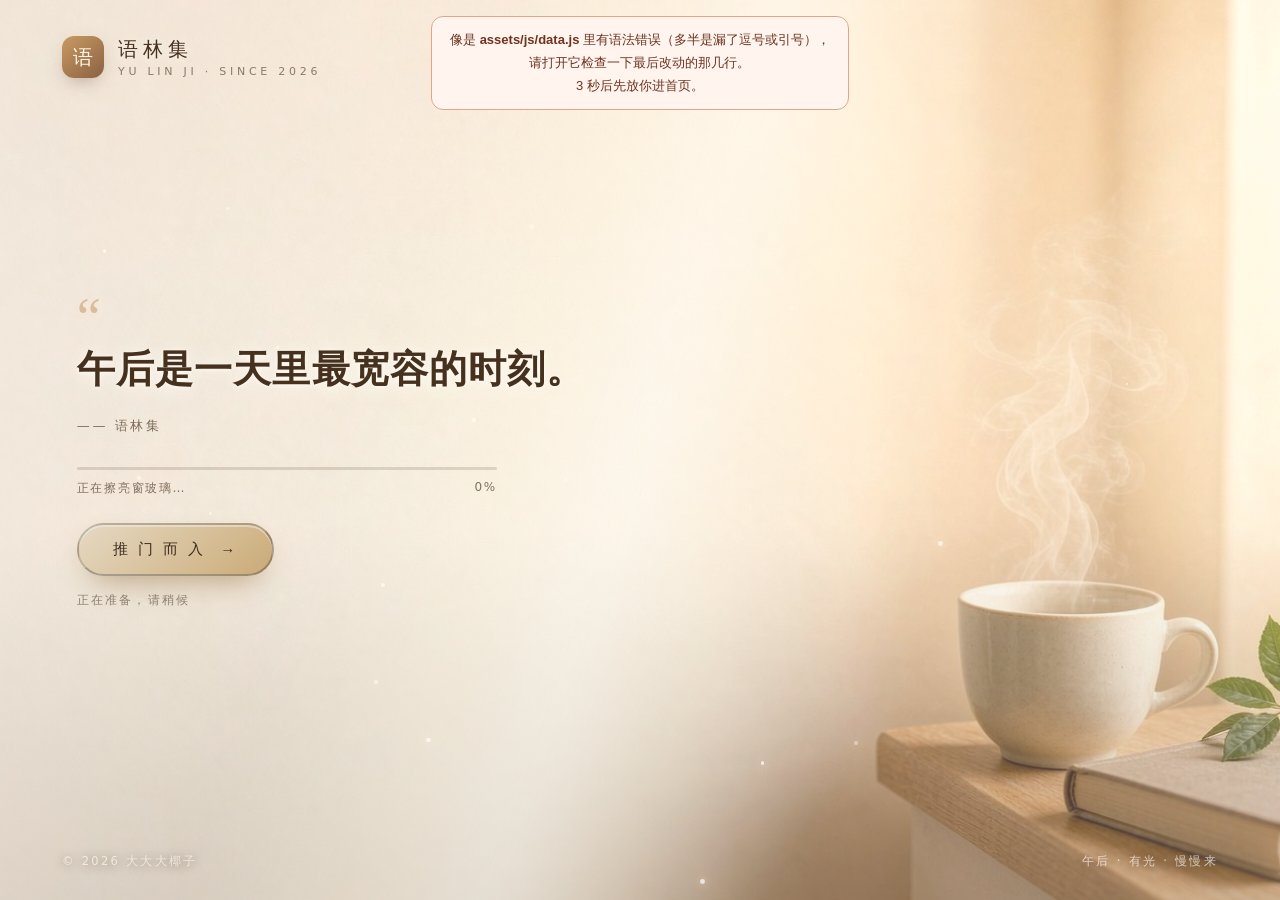
==== commit 99d9f110: "update" ====
--- a/index.html
+++ b/index.html
@@ -68,5 +68,55 @@
 
     <script src="./assets/js/data.js"></script>
     <script src="./assets/js/loading.js"></script>
+
+    <!-- ============================================================
+         ★ 保险丝（建议保留）
+         作用：万一 data.js 里手滑漏了个逗号或引号，整个脚本会崩，
+               加载页就会一直卡在 0%，把人挡在门外干瞪眼。
+               这段脚本独立于上面两个文件单独运行，即使它们报错也会执行：
+               · 发现 data.js 没读进来 → 立刻弹提示，告诉你去查哪里
+               · 超过 5 秒还是 0%   → 自动放行进首页，不至于卡死
+         网站一切正常时，它什么都不做，不会打扰你。
+         ============================================================ -->
+    <script>
+      (function () {
+        var jumped = false;
+        function tip(msg) {
+          if (document.getElementById("yljSafeTip")) return;
+          var b = document.createElement("div");
+          b.id = "yljSafeTip";
+          b.style.cssText =
+            "position:fixed;z-index:99;left:50%;top:16px;transform:translateX(-50%);" +
+            "max-width:min(92vw,520px);padding:12px 18px;border-radius:12px;" +
+            "background:#fff4ee;border:1px solid #e2a58c;color:#6f3320;" +
+            "font:13px/1.75 -apple-system,'PingFang SC','Microsoft YaHei',sans-serif;text-align:center";
+          b.innerHTML = msg;
+          document.body.appendChild(b);
+        }
+        function go() {
+          if (jumped) return;
+          jumped = true;
+          location.href = "./home.html";
+        }
+        // ① data.js 或 loading.js 崩了 —— 800ms 就能判断出来
+        setTimeout(function () {
+          if (typeof SITE === "undefined" || typeof QUOTES === "undefined") {
+            tip(
+              "像是 <b>assets/js/data.js</b> 里有语法错误（多半是漏了逗号或引号），<br>" +
+                "请打开它检查一下最后改动的那几行。<br>3 秒后先放你进首页。"
+            );
+            setTimeout(go, 3000);
+          }
+        }, 800);
+        // ② 文件没毛病，但进度迟迟不动（比如某个图片地址卡住）
+        setTimeout(function () {
+          var el = document.getElementById("pct");
+          if (el && el.textContent.replace("%", "").trim() === "0") {
+            tip("加载似乎卡住了，先带你进首页看看。");
+            setTimeout(go, 1500);
+          }
+        }, 5000);
+      })();
+    </script>
   </body>
 </html>
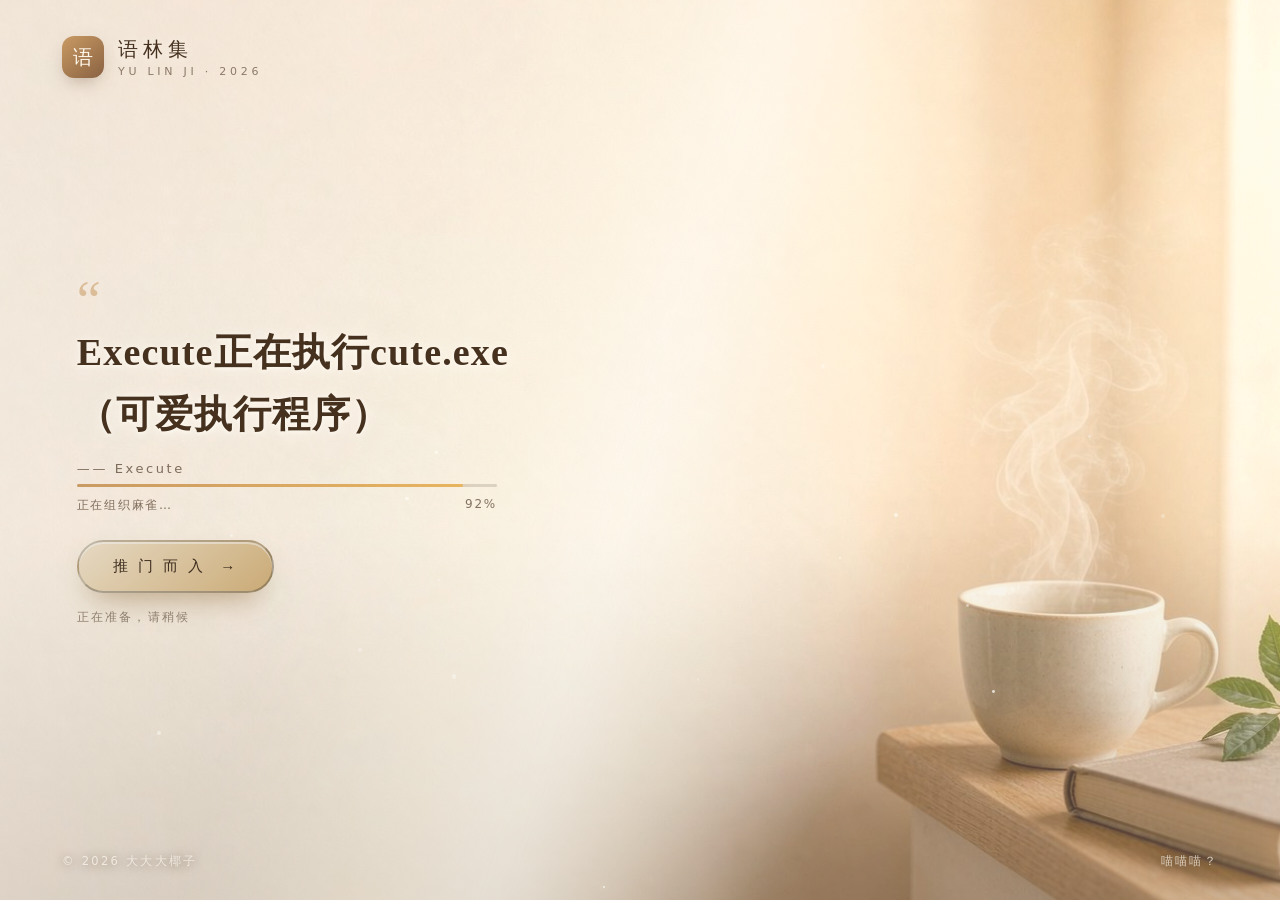
==== commit 2fd2c6f2: "Add files via upload" ====
--- a/index.html
+++ b/index.html
@@ -3,7 +3,7 @@
   <head>
     <meta charset="UTF-8" />
     <meta name="viewport" content="width=device-width, initial-scale=1" />
-    <title>语林集 · 推门之前</title><!-- ★改这里：浏览器标签页上的标题 -->
+    <title>语林集 · 门扉之前</title><!-- ★改这里：浏览器标签页上的标题 -->
     <meta name="description" content="午后斜阳里的一间小馆。写字、拍照、慢慢生活。" /><!-- ★改这里：搜索结果里显示的一句话介绍 -->
     <meta name="theme-color" content="#f2e6d2" /><!-- 手机浏览器地址栏颜色，跟着背景色走就行 -->
     <!-- 浏览器小图标（橙色方块里一个「语」字）。想换别的字：把下面两处「语」改掉即可 -->
@@ -32,7 +32,7 @@
         <div class="mark">语</div><!-- ★改这里：左上角圆印章里的字，一般取站名第一个字 -->
         <div>
           <div class="t1">语林集</div><!-- ★改这里：左上角的站点名称 -->
-          <div class="t2">YU LIN JI · SINCE 2026</div><!-- ★改这里：名称下面的英文小字，可写成 owner · since 2026 之类 -->
+          <div class="t2">YU LIN JI · 2026</div><!-- ★改这里：名称下面的英文小字，可写成 owner · since 2026 之类 -->
         </div>
       </header>
 
@@ -48,7 +48,7 @@
           <div class="bar"><i id="barFill"></i></div>
           <div class="status">
             <!-- 阶段提示文案在 assets/js/loading.js 的 STATUS 数组里改 -->
-            <span id="status">正在擦亮窗玻璃…</span><span id="pct">0%</span>
+            <span id="status">正在擦亮玻璃…</span><span id="pct">0%</span>
           </div>
         </div>
 
@@ -60,7 +60,7 @@
 
       <footer class="bot">
         <span>© 2026 大大大椰子</span><!-- ★改这里：左下角版权署名 -->
-        <span>午后 · 有光 · 慢慢来</span><!-- ★改这里：右下角一句话 -->
+        <span>喵喵喵？</span><!-- ★改这里：右下角一句话 -->
       </footer>
     </div>
 
@@ -102,10 +102,10 @@
         setTimeout(function () {
           if (typeof SITE === "undefined" || typeof QUOTES === "undefined") {
             tip(
-              "像是 <b>assets/js/data.js</b> 里有语法错误（多半是漏了逗号或引号），<br>" +
-                "请打开它检查一下最后改动的那几行。<br>3 秒后先放你进首页。"
+              "像是 <b>assets/js/data.js</b> 里有语法错误（大概漏了逗号或引号），<br>" +
+                "请打开它检查一下最后改动的那几行。<br>5 秒后先放你进去。"
             );
-            setTimeout(go, 3000);
+            setTimeout(go, 5000);
           }
         }, 800);
         // ② 文件没毛病，但进度迟迟不动（比如某个图片地址卡住）
@@ -113,7 +113,7 @@
           var el = document.getElementById("pct");
           if (el && el.textContent.replace("%", "").trim() === "0") {
             tip("加载似乎卡住了，先带你进首页看看。");
-            setTimeout(go, 1500);
+            setTimeout(go, 5000);
           }
         }, 5000);
       })();
--- a/assets/css/loading.css
+++ b/assets/css/loading.css
@@ -206,6 +206,8 @@
   margin: 0 0 16px;
   font-weight: 600;
   letter-spacing: 0.03em;
+  /* pre-line：让 data.js 里美句中的 \n 真的换行，长句才能分几行站住 */
+  white-space: pre-line;
   color: var(--ink-warm);
   text-shadow: 0 2px 20px rgba(255, 252, 244, 0.95),
     0 1px 4px rgba(255, 252, 244, 0.95);
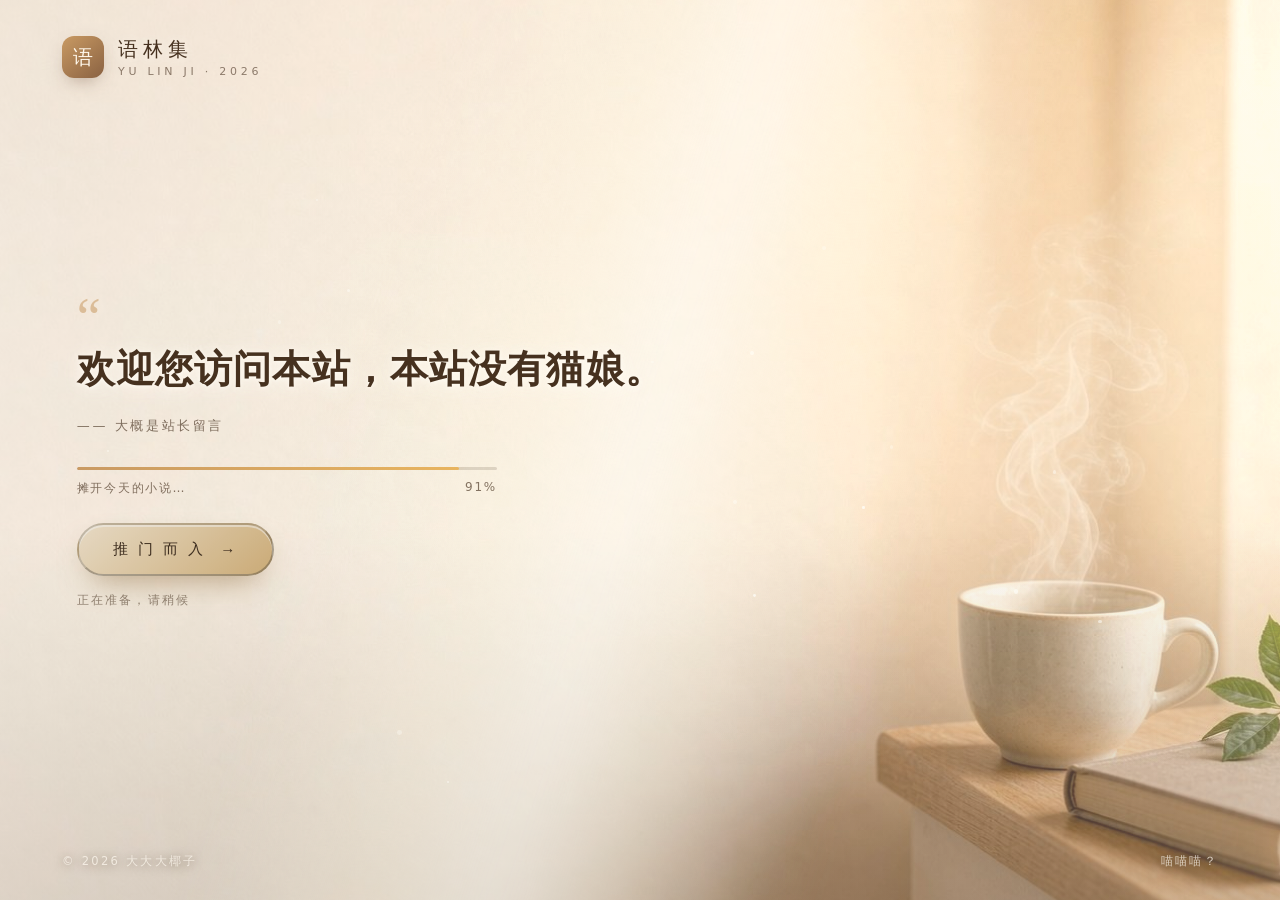
==== commit fd11f57d: "Rewrite the text section" ====
--- a/index.html
+++ b/index.html
@@ -13,15 +13,7 @@
     />
     <link rel="stylesheet" href="./assets/css/loading.css" />
   </head>
-  <!-- ============================================================
-       加载页（index.html）
-       这一页是进站前的封面。要改的东西主要在两处：
-         ① 下面标了 ★改这里 的文字（站名、英文名、按钮、页脚）
-         ② 轮播的美句：assets/js/data.js 里的 QUOTES
-         ③ 背景大图：assets/img/loading.jpg（换图时把新图改名成 loading.jpg 覆盖即可）
-           想换背景图路径 → assets/css/loading.css 里搜 loading.jpg
-       样式都在 assets/css/loading.css
-       ============================================================ -->
+  <!-- 加载页文案：content/pages/loading-copy.js；轮播句与进度提示：content/pages/loading.js。 详细说明见 content/README.md。 -->
   <body>
     <div class="stage">
       <div class="bg"></div>
@@ -29,19 +21,19 @@
       <div class="dust" id="dust"></div>
 
       <header class="top">
-        <div class="mark">语</div><!-- ★改这里：左上角圆印章里的字，一般取站名第一个字 -->
+        <div class="mark" data-copy="text01">语</div><!-- ★改这里：左上角圆印章里的字，一般取站名第一个字 -->
         <div>
-          <div class="t1">语林集</div><!-- ★改这里：左上角的站点名称 -->
-          <div class="t2">YU LIN JI · 2026</div><!-- ★改这里：名称下面的英文小字，可写成 owner · since 2026 之类 -->
+          <div class="t1" data-copy="text02">语林集</div><!-- ★改这里：左上角的站点名称 -->
+          <div class="t2" data-copy="text03">YU LIN JI · 2026</div><!-- ★改这里：名称下面的英文小字，可写成 owner · since 2026 之类 -->
         </div>
       </header>
 
       <main class="center">
-        <!-- 句子区域：这里的文字只是「第一句」的占位，页面打开后会被 data.js 的 QUOTES 覆盖 -->
+        <!-- 句子区域：这里的文字只是「第一句」的占位，页面打开后会被 content/ 的 QUOTES 覆盖 -->
         <div class="quote" id="quote">
-          <span class="q-mark">“</span>
-          <p class="q-text" id="qText">午后是一天里最宽容的时刻。</p>
-          <p class="q-by" id="qBy">—— 语林集</p>
+          <span class="q-mark" data-copy="text04">“</span>
+          <p class="q-text" id="qText" data-copy="text08">午后是一天里最宽容的时刻。</p>
+          <p class="q-by" id="qBy" data-copy="text09">—— 语林集</p>
         </div>
 
         <div class="loader">
@@ -53,28 +45,47 @@
         </div>
 
         <button class="door" id="door" disabled>
-          <span>推 门 而 入</span><i class="arrow">→</i><!-- ★改这里：进门按钮上的字（字之间加空格会显得更舒展） -->
+          <span data-copy="text05">推 门 而 入</span><i class="arrow">→</i><!-- ★改这里：进门按钮上的字（字之间加空格会显得更舒展） -->
         </button>
         <div class="hint" id="hint">正在准备，请稍候</div>
       </main>
 
       <footer class="bot">
-        <span>© 2026 大大大椰子</span><!-- ★改这里：左下角版权署名 -->
-        <span>喵喵喵？</span><!-- ★改这里：右下角一句话 -->
+        <span data-copy="text06">© 2026 大大大椰子</span><!-- ★改这里：左下角版权署名 -->
+        <span data-copy="text07">喵喵喵？</span><!-- ★改这里：右下角一句话 -->
       </footer>
     </div>
 
     <div class="wipe" id="wipe"></div>
 
-    <script src="./assets/js/data.js"></script>
+    <!-- 内容文件：修改指南见 content/README.md；顺序与 content/files.json 保持一致。 -->
+    <script src="./content/shared/site.js"></script>
+    <script src="./content/shared/profile.js"></script>
+    <script src="./content/shared/navigation.js"></script>
+    <script src="./content/shared/footer.js"></script>
+    <script src="./content/pages/home.js"></script>
+    <script src="./content/pages/loading.js"></script>
+    <script src="./content/pages/about.js"></script>
+    <script src="./content/pages/post.js"></script>
+    <script src="./content/gallery/photos.js"></script>
+    <script src="./content/links/friends.js"></script>
+    <script src="./content/tools/config.js"></script>
+    <script src="./content/tools/food-areas.js"></script>
+    <script src="./content/tools/food-spots.js"></script>
+    <script src="./content/posts/index.js"></script>
+    <script src="./content/posts/richimaj-start.js"></script>
+    <script src="./content/posts/last-ten-minutes.js"></script>
+    <script src="./content/posts/riichimaj-yaku-list.js"></script>
+    <script src="./content/pages/loading-copy.js"></script>
+    <script src="./assets/js/page-copy.js"></script>
     <script src="./assets/js/loading.js"></script>
 
     <!-- ============================================================
          ★ 保险丝（建议保留）
-         作用：万一 data.js 里手滑漏了个逗号或引号，整个脚本会崩，
+         作用：万一 content/ 里手滑漏了个逗号或引号，整个脚本会崩，
                加载页就会一直卡在 0%，把人挡在门外干瞪眼。
                这段脚本独立于上面两个文件单独运行，即使它们报错也会执行：
-               · 发现 data.js 没读进来 → 立刻弹提示，告诉你去查哪里
+               · 发现 content/ 没读进来 → 立刻弹提示，告诉你去查哪里
                · 超过 5 秒还是 0%   → 自动放行进首页，不至于卡死
          网站一切正常时，它什么都不做，不会打扰你。
          ============================================================ -->
@@ -98,11 +109,11 @@
           jumped = true;
           location.href = "./home.html";
         }
-        // ① data.js 或 loading.js 崩了 —— 800ms 就能判断出来
+        // ① content/ 或 loading.js 崩了 —— 800ms 就能判断出来
         setTimeout(function () {
           if (typeof SITE === "undefined" || typeof QUOTES === "undefined") {
             tip(
-              "像是 <b>assets/js/data.js</b> 里有语法错误（大概漏了逗号或引号），<br>" +
+              "像是 <b>content/（见 content/README.md）</b> 里有语法错误（大概漏了逗号或引号），<br>" +
                 "请打开它检查一下最后改动的那几行。<br>5 秒后先放你进去。"
             );
             setTimeout(go, 5000);
